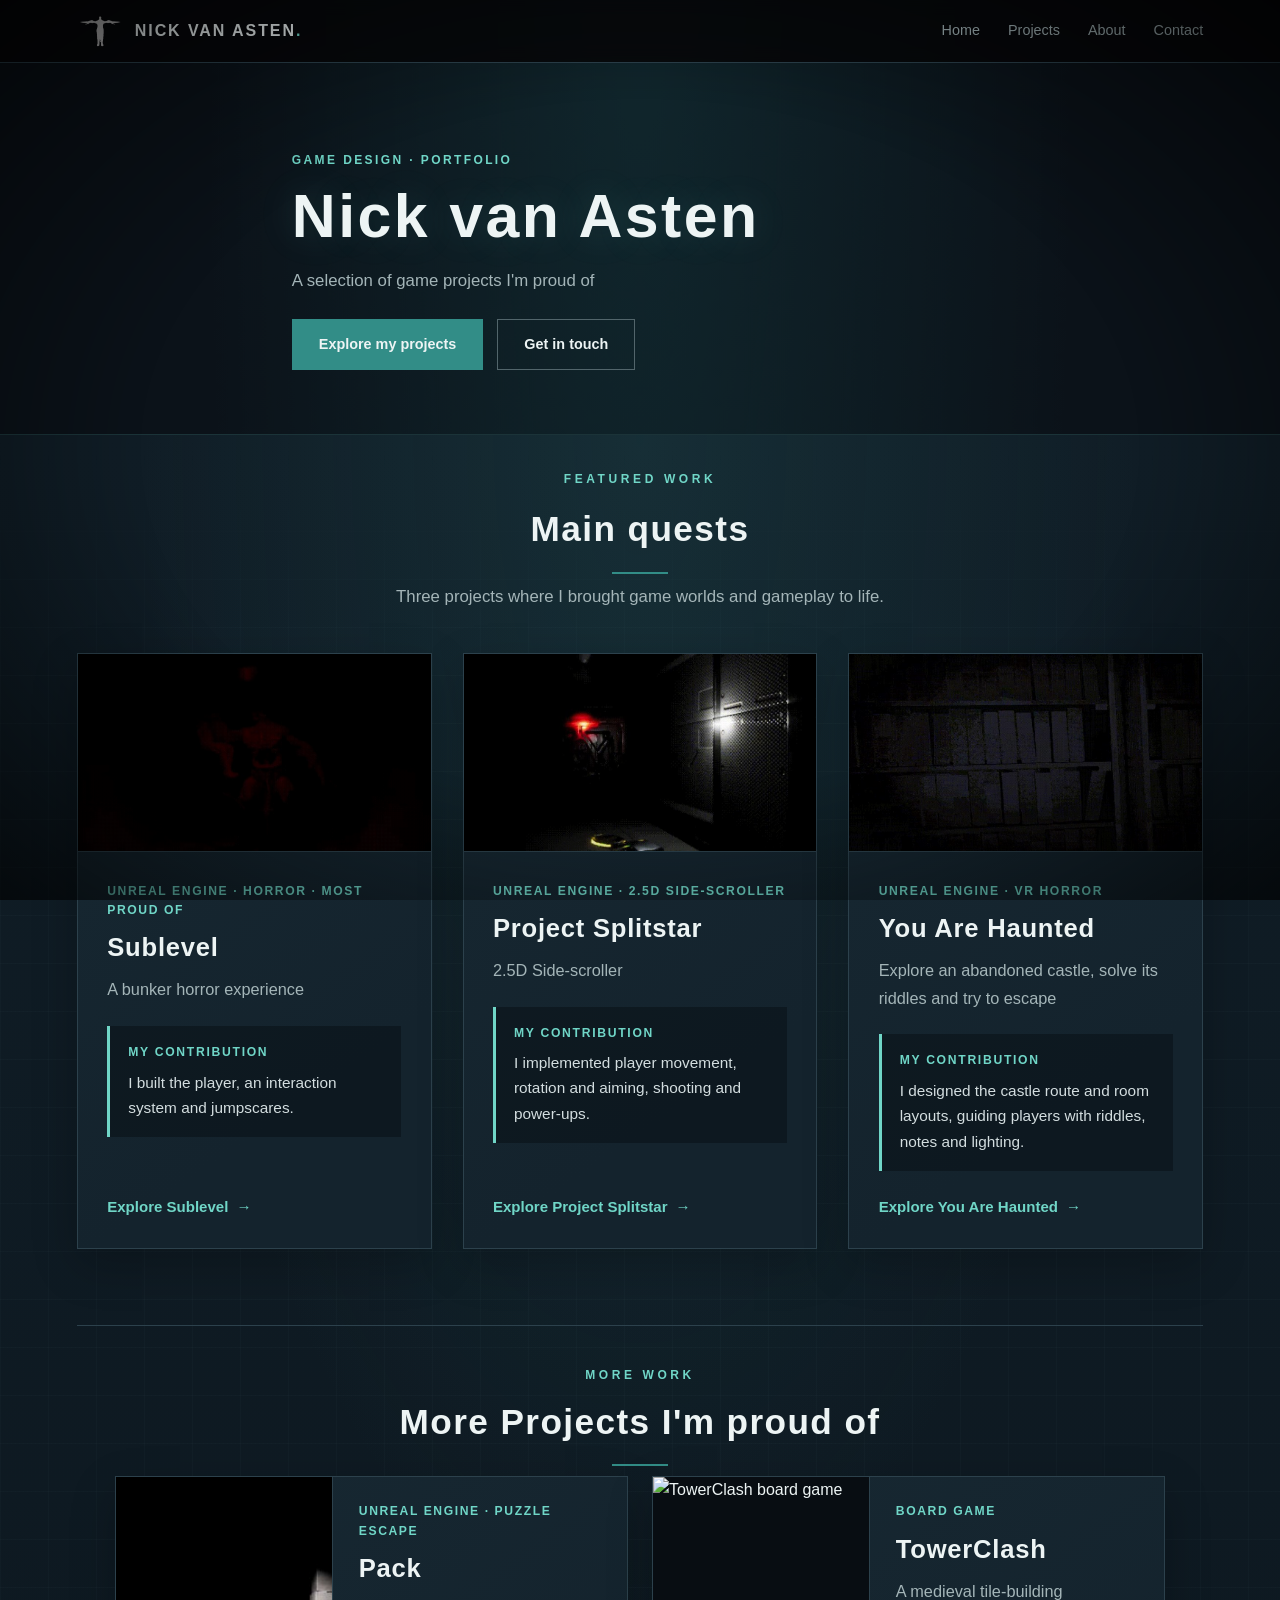
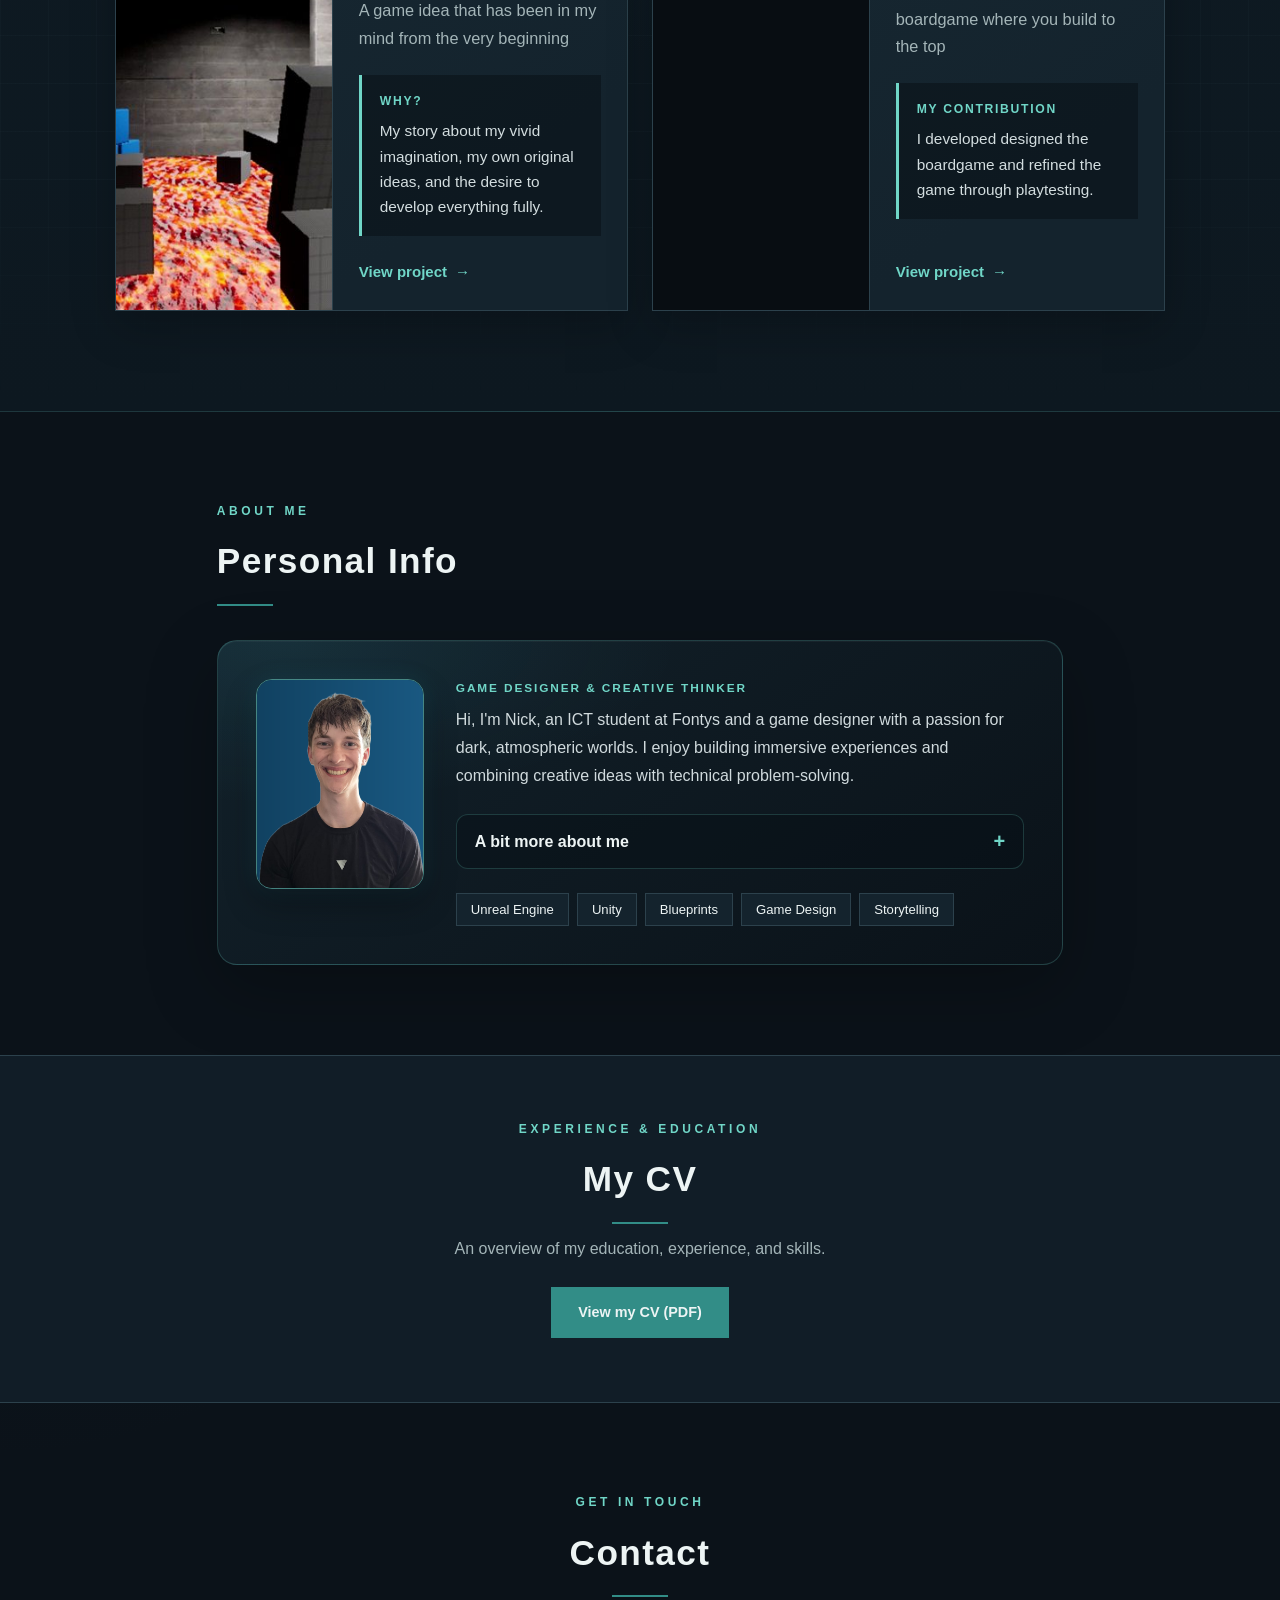
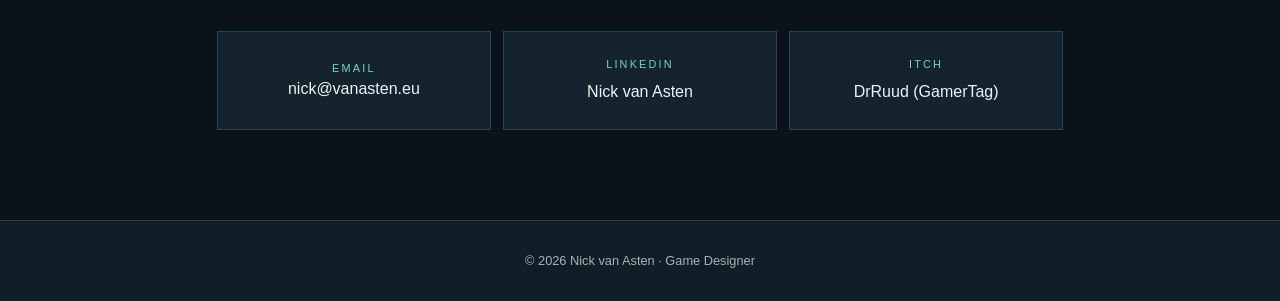
==== index.html @ dd5e1002 "Home" ====
﻿<!DOCTYPE html>
<html lang="en">
<head>
  <meta charset="utf-8">
  <meta name="viewport" content="width=device-width, initial-scale=1, viewport-fit=cover">
  <title>nick | game developer &amp; game designer</title>
  <meta name="description" content="Nick van Asten's portfolio: game development and game design at Fontys ICT.">
  <link rel="icon" type="image/png" href="Images/WebsiteLogo.png">
  <link rel="stylesheet" href="Portfolio.css">
</head>
<body class="portfolio-page">
  <nav>
    <a class="brand" href="#home" aria-label="Nick van Asten - home">
      <img class="brand-logo" src="Images/WebsiteLogo.png" alt="">
      <span class="brand-name">NICK VAN ASTEN<b>.</b></span>
    </a>
    <ul>
      <li><a href="#home">Home</a></li>
      <li><a href="#projects">Projects</a></li>
      <li><a href="#about-card">About</a></li>
      <li><a href="#contact">Contact</a></li>
    </ul>
  </nav>

  <section id="home">
    <div class="wrap">
      <div class="eyebrow">Game Design &middot; Portfolio</div>
      <h1>Nick van Asten</h1>
      <p class="home-intro">A selection of game projects I'm proud of</p>
      <div class="btns">
        <a class="btn primary" href="#projects">Explore my projects</a>
        <a class="btn" href="#contact">Get in touch</a>
      </div>
    </div>
  </section>

  <section id="projects">
    <div class="wrap center">
      <div class="eyebrow">Featured work</div>
      <h2>Main quests</h2>
      <p class="projects-intro">Three projects where I brought game worlds and gameplay to life.</p>
      <div class="featured-grid">
        <a class="featured-project" href="sublevel.html">
          <img src="Images/ProjectPreviews/Sublevel.jpg" data-poster="Images/ProjectPreviews/Sublevel.jpg" data-gif="Gif/BobLevel.gif" alt="Gameplay preview of Sublevel">
          <div class="featured-project-copy">
            <span class="project-kicker">Unreal Engine &middot; Horror &middot; Most Proud Of</span>
            <h3>Sublevel</h3>
            <p>A bunker horror experience</p>
            <div class="project-contribution">
              <span>My contribution</span>
              <p>I built the player, an interaction system and jumpscares.</p>
            </div>
            <span class="project-link">Explore Sublevel <span aria-hidden="true">&rarr;</span></span>
          </div>
        </a>
        <a class="featured-project" href="projectsplitstar.html">
          <img src="Images/ProjectPreviews/Splitstar.jpg" data-poster="Images/ProjectPreviews/Splitstar.jpg" data-gif="Gif/Splitstar.gif" alt="Gameplay preview of Project Splitstar">
          <div class="featured-project-copy">
            <span class="project-kicker">Unreal Engine &middot; 2.5D Side-Scroller</span>
            <h3>Project Splitstar</h3>
            <p>2.5D Side-scroller</p>
            <div class="project-contribution">
              <span>My contribution</span>
              <p>I implemented player movement, rotation and aiming, shooting and power-ups.</p>
            </div>
            <span class="project-link">Explore Project Splitstar <span aria-hidden="true">&rarr;</span></span>
          </div>
        </a>
        <a class="featured-project" href="YouAreHaunted.html">
          <img src="Images/ProjectPreviews/YouAreHaunted.jpg" data-poster="Images/ProjectPreviews/YouAreHaunted.jpg" data-gif="Gif/Yahscare.gif" alt="Gameplay preview of You Are Haunted">
          <div class="featured-project-copy">
            <span class="project-kicker">Unreal Engine &middot; VR Horror</span>
            <h3>You Are Haunted</h3>
            <p>Explore an abandoned castle, solve its riddles and try to escape</p>
            <div class="project-contribution">
              <span>My contribution</span>
              <p>I designed the castle route and room layouts, guiding players with riddles, notes and lighting.</p>
            </div>
            <span class="project-link">Explore You Are Haunted <span aria-hidden="true">&rarr;</span></span>
          </div>
        </a>
      </div>

      <div class="sidequests">
        <div class="eyebrow">More work</div>
        <h2>More Projects I'm proud of</h2>
        <div class="sidequest-grid">
          <a class="sidequest-card" href="pack.html">
            <img src="Images/ProjectPreviews/Pack.jpg" data-poster="Images/ProjectPreviews/Pack.jpg" data-gif="Gif/Packer.gif" alt="Gameplay preview of Pack">
            <div>
              <span class="project-kicker">Unreal Engine &middot; Puzzle Escape</span>
              <h3>Pack</h3>
              <p>A game idea that has been in my mind from the very beginning</p>
              <div class="project-contribution">
                <span>Why?</span>
                <p>My story about my vivid imagination, my own original ideas, and the desire to develop everything fully.</p>
              </div>
              <span class="project-link">View project <span aria-hidden="true">&rarr;</span></span>
            </div>
          </a>
          <a class="sidequest-card" id="towerClashLink" href="towerclash.html">
            <img src="Images/PosterTowerClash.png" alt="TowerClash board game">
            <div>
              <span class="project-kicker">Board game</span>
              <h3>TowerClash</h3>
              <p>A medieval tile-building boardgame where you build to the top</p>
              <div class="project-contribution">
                <span>My contribution</span>
                <p>I developed designed the boardgame and refined the game through playtesting.</p>
              </div>
              <span class="project-link">View project <span aria-hidden="true">&rarr;</span></span>
            </div>
          </a>
        </div>
      </div>
    </div>
  </section>

  <section id="about">
    <div class="wrap">
      <div class="eyebrow">About me</div>
      <h2>Personal Info</h2>
      <div class="about" id="about-card">
        <img class="avatar" src="Images/Nick.png" alt="Portrait of Nick van Asten">
        <div class="about-copy">
          <div class="about-label">Game designer &amp; creative thinker</div>
          <p>
            Hi, I&apos;m Nick, an ICT student at Fontys and a game designer with a passion for
            dark, atmospheric worlds. I enjoy building immersive experiences and combining
            creative ideas with technical problem-solving.
          </p>
          <details class="about-more">
            <summary>A bit more about me</summary>
            <div class="about-more-content">
              <p>
                I have always had a vivid imagination and enjoy turning original ideas into
                ambitious experiences. I have built with LEGO for as long as I can remember,
                often creating things from scratch without instructions and relying on an idea
                in my head to bring them to life.
              </p>
              <figure class="about-progress">
                <img src="Images/InProgress.jpeg" alt="A LEGO project under construction">
                <figcaption>LEGO build in progress</figcaption>
              </figure>
              <p>
                I also designed Fortnite and Minecraft maps for friends and for myself to play.
                These included hide-and-seek and murder-mystery experiences, where I could build
                places and ideas for other people to explore.
              </p>

              <div class="about-video-story">
                <figure class="about-story-image">
                  <img src="Gif/OldNick.gif" alt="Nick enjoying a video game as a child">
                  <figcaption>
                    I have enjoyed making videos and playing games since I was young.
                  </figcaption>
                </figure>
                <div class="about-story-copy">
                  <h3>Video editing and storytelling</h3>
                  <p>
                    I have been making videos and developing ideas for as long as I can remember.
                    During the COVID-19 pandemic, I ran a TikTok account that grew to 4.6K
                    followers. I enjoy shaping an idea into a finished video through editing,
                    pacing and storytelling.
                  </p>
                </div>
              </div>

              <div class="about-stop-motion">
                <h3>LEGO Stop-Motion: A Story Built One Frame at a Time</h3>
                <video controls preload="metadata" playsinline>
                  <source src="Video/LegoStopMotion.mp4" type="video/mp4">
                  Your browser does not support the video element.
                </video>
              </div>

            </div>
          </details>
          <div class="skills">
            <span>Unreal Engine</span>
            <span>Unity</span>
            <span>Blueprints</span>
            <span>Game Design</span>
            <span>Storytelling</span>
          </div>
        </div>
      </div>
    </div>
  </section>

  <section id="cv">
    <div class="wrap center">
      <div class="eyebrow">Experience &amp; education</div>
      <h2>My CV</h2>
      <p>An overview of my education, experience, and skills.</p>
      <a class="btn primary" href="nickvanastencv.pdf" target="_blank" rel="noopener">View my CV (PDF)</a>
    </div>
  </section>

  <section id="contact">
    <div class="wrap center">
      <div class="eyebrow">Get in touch</div>
      <h2>Contact</h2>
      <div class="cards">
        <button class="card copy-email" type="button" aria-label="Copy nick@vanasten.eu to clipboard">
          <small class="copy-status" aria-live="polite">Email</small>
          nick@vanasten.eu
        </button>
        <a
          class="card"
          href="https://www.linkedin.com/in/nick-van-asten-056778326"
          target="_blank"
          rel="noopener"
        >
          <small>LinkedIn</small>
          Nick van Asten
        </a>
        <a class="card" href="https://drruud.itch.io/" target="_blank" rel="noopener">
          <small>Itch</small>
          DrRuud (GamerTag)
        </a>
      </div>
    </div>
  </section>

  <footer>&copy; 2026 Nick van Asten &middot; Game Designer</footer>

  <script>
    const emailButton = document.querySelector(".copy-email");
    emailButton.addEventListener("click", async function () {
      const email = "nick@vanasten.eu";
      const status = emailButton.querySelector(".copy-status");

      try {
        if (navigator.clipboard && window.isSecureContext) {
          await navigator.clipboard.writeText(email);
        } else {
          const textArea = document.createElement("textarea");
          textArea.value = email;
          textArea.setAttribute("readonly", "");
          textArea.style.position = "fixed";
          textArea.style.opacity = "0";
          document.body.appendChild(textArea);
          textArea.select();
          const copied = document.execCommand("copy");
          textArea.remove();
          if (!copied) throw new Error("Clipboard copy command was rejected.");
        }

        status.textContent = "Copied!";
      } catch (error) {
        console.error("Could not copy the email address to the clipboard.", error);
        status.textContent = "Copy failed";
      }
    });

    document.querySelectorAll(".featured-project img[data-gif], .sidequest-card img[data-gif]").forEach((image) => {
      const card = image.closest("a");
      let isPlaying = false;

      function playPreview() {
        if (isPlaying || window.matchMedia("(prefers-reduced-motion: reduce)").matches) return;
        isPlaying = true;
        image.src = image.dataset.gif;
      }

      function stopPreview() {
        if (!isPlaying) return;
        isPlaying = false;
        image.src = image.dataset.poster;
      }

      card.addEventListener("pointerenter", playPreview);
      card.addEventListener("pointerleave", stopPreview);
      card.addEventListener("focus", playPreview);
      card.addEventListener("blur", stopPreview);
    });

    (function () {
      const fx = document.getElementById("goatFx");
      const towerClashLink = document.getElementById("towerClashLink");
      let going = false;

      towerClashLink.addEventListener("click", function (event) {
        if (event.metaKey || event.ctrlKey || event.shiftKey || event.altKey || event.button === 1) return;
        if (window.matchMedia("(prefers-reduced-motion: reduce)").matches || going) return;
        event.preventDefault();
        going = true;
        fx.classList.add("on");
        window.setTimeout(function () { window.location.href = towerClashLink.href; }, 2650);
      });

      window.addEventListener("pageshow", function (event) {
        if (!event.persisted) return;
        going = false;
        fx.classList.remove("on");
      });
    })();
  </script>
</body>
</html>
---- Portfolio.css ----
:root {
  box-sizing: border-box;
  --bg: #07070a;
  --bg2: #0e0e13;
  --card: #14141a;
  --line: #2a2a33;
  --text: #e9e6e1;
  --mute: #9a96a0;
  --red: #a3121b;
  --red2: #d4222d;
  padding-top: env(safe-area-inset-top, 0px);
  padding-bottom: env(safe-area-inset-bottom, 0px);
}

* {
  box-sizing: border-box;
  font-family: Arial, Helvetica, sans-serif !important;
}

html {
  scroll-behavior: smooth;
  scroll-padding-top: 70px;
  background: var(--bg);
}

body {
  margin: 0;
  background: var(--bg);
  color: var(--text);
  font-family: Inter, system-ui, Arial, sans-serif;
  line-height: 1.6;
  background-image:
    radial-gradient(ellipse at 50% 0, #1d0709 0, transparent 55%);
}

body.sublevel-page {
  background-image:
    radial-gradient(ellipse at 50% 0, #1d0709 0, transparent 55%),
    repeating-linear-gradient(90deg, rgba(255, 255, 255, .014) 0 2px, transparent 2px 7px);
}

body::after {
  content: "";
  position: fixed;
  inset: 0;
  pointer-events: none;
  background: radial-gradient(ellipse at center, transparent 55%, rgba(0, 0, 0, .65));
  z-index: 50;
}

a {
  color: inherit;
  text-decoration: none;
}

h1,
h2,
h3 {
  font-family: Cinzel, Georgia, serif;
  font-weight: 700;
  letter-spacing: .04em;
  margin: 0;
}

nav {
  position: sticky;
  top: 0;
  z-index: 20;
  display: flex;
  justify-content: space-between;
  align-items: center;
  padding: 14px 6vw;
  background: rgba(7, 7, 10, .88);
  backdrop-filter: blur(8px);
  border-bottom: 1px solid var(--line);
}

.brand {
  display: inline-flex;
  align-items: center;
  gap: 10px;
  font-family: Cinzel, serif;
  font-weight: 700;
  letter-spacing: .12em;
}

.brand-logo {
  display: block;
  width: 48px;
  height: 34px;
  flex: 0 0 auto;
  object-fit: contain;
}

.brand b {
  color: var(--red2);
}

nav ul {
  display: flex;
  gap: 28px;
  list-style: none;
  margin: 0;
  padding: 0;
  font-size: .9rem;
}

nav li a {
  color: var(--mute);
  transition: .2s;
  padding-bottom: 3px;
  border-bottom: 1px solid transparent;
}

nav li a:hover {
  color: var(--text);
  border-color: var(--red2);
}

.wrap {
  max-width: 1000px;
  margin: 0 auto;
  padding: 0 6vw;
}

section {
  padding: 90px 0;
}

.eyebrow {
  color: var(--red2);
  font-size: .75rem;
  letter-spacing: .3em;
  text-transform: uppercase;
  font-weight: 600;
  margin-bottom: 12px;
}

h2 {
  font-size: clamp(1.6rem, 4vw, 2.2rem);
  margin-bottom: 12px;
}

h2::after {
  content: "";
  display: block;
  width: 56px;
  height: 2px;
  background: var(--red);
  margin-top: 14px;
}

.center {
  text-align: center;
}

.center h2::after {
  margin-inline: auto;
}

#home {
  padding: 120px 0 100px;
  text-align: center;
}

#home h1 {
  font-size: clamp(2.2rem, 7vw, 4.2rem);
  line-height: 1.1;
}

.btns {
  display: flex;
  gap: 14px;
  justify-content: center;
  flex-wrap: wrap;
}

.btn {
  display: inline-block;
  padding: 13px 26px;
  font-size: .9rem;
  font-weight: 600;
  border: 1px solid var(--red);
  transition: .25s;
  cursor: pointer;
  font-family: inherit;
  color: var(--text);
  background: transparent;
}

.btn.primary {
  background: var(--red);
}

.btn:hover {
  background: var(--red2);
  border-color: var(--red2);
}

#projects {
  background: var(--bg2);
  border-block: 1px solid var(--line);
}



.about {
  display: grid;
  grid-template-columns: 168px minmax(0, 1fr);
  gap: 32px;
  align-items: start;
  margin-top: 34px;
  padding: clamp(20px, 4vw, 38px);
  border: 1px solid rgba(112, 214, 199, .22);
  border-radius: 20px;
  background:
    radial-gradient(ellipse at 8% 0, rgba(79, 227, 255, .08), transparent 36%),
    linear-gradient(145deg, rgba(20, 35, 45, .92), rgba(11, 18, 25, .94));
  box-shadow: 0 24px 70px rgba(0, 0, 0, .25), inset 0 1px rgba(255, 255, 255, .04);
}

.avatar {
  position: sticky;
  top: 110px;
  width: 168px;
  height: 210px;
  border-radius: 16px;
  border: 1px solid rgba(112, 214, 199, .55);
  object-fit: cover;
  object-position: center 30%;
  box-shadow: 0 14px 32px rgba(0, 0, 0, .3), 0 0 24px rgba(79, 227, 255, .1);
}

.about-label {
  margin-bottom: 8px;
  color: var(--red2);
  font-size: .74rem;
  font-weight: 700;
  letter-spacing: .16em;
  text-transform: uppercase;
}

.about p {
  color: #d0dadd;
  line-height: 1.75;
  margin: 0 0 16px;
}

.about-more {
  margin: 24px 0;
  border: 1px solid rgba(112, 214, 199, .2);
  border-radius: 12px;
  background: rgba(7, 16, 22, .46);
  overflow: hidden;
}

.about-more summary {
  position: relative;
  padding: 14px 48px 14px 18px;
  color: var(--text);
  cursor: pointer;
  font-weight: 600;
  list-style: none;
}

.about-more summary::-webkit-details-marker {
  display: none;
}

.about-more summary::after {
  content: "+";
  position: absolute;
  right: 18px;
  top: 50%;
  color: var(--red2);
  font-size: 1.25rem;
  transform: translateY(-50%);
}

.about-more[open] summary::after {
  content: "\2212";
}

.about-more summary::marker {
  color: var(--red2);
}

.about-more[open] summary {
  border-bottom: 1px solid rgba(112, 214, 199, .16);
}

.about-more-content {
  padding: clamp(16px, 3vw, 24px);
}

.about-progress {
  width: min(100%, 280px);
  margin: 4px 0 22px;
}

.about-progress img {
  display: block;
  width: 100%;
  max-height: 170px;
  border: 1px solid rgba(112, 214, 199, .24);
  border-radius: 10px;
  object-fit: cover;
}

.about-progress figcaption {
  margin-top: 7px;
  color: var(--mute);
  font-size: .78rem;
}

.about-video-story {
  display: grid;
  grid-template-columns: minmax(160px, .8fr) 1.2fr;
  gap: 24px;
  align-items: center;
  margin: 24px 0;
}

.about-story-image {
  margin: 0;
}

.about-story-image img {
  display: block;
  width: 100%;
  max-height: 240px;
  object-fit: cover;
  border: 1px solid var(--line);
}

.about-story-image figcaption {
  margin-top: 8px;
  color: var(--mute);
  font-size: .82rem;
}

.about-story-copy h3,
.about-stop-motion h3 {
  margin-bottom: 10px;
  font-size: 1.05rem;
}

.about-stop-motion {
  margin-top: 26px;
}

.about-stop-motion video {
  display: block;
  width: 100%;
  max-height: 480px;
  border: 1px solid rgba(112, 214, 199, .24);
  border-radius: 10px;
  background: #000;
}

.skills {
  display: flex;
  flex-wrap: wrap;
  gap: 8px;
}

.skills span {
  background: var(--card);
  border: 1px solid var(--line);
  padding: 5px 14px;
  font-size: .82rem;
}

body.portfolio-page #cv {
  padding: 64px 0;
  background: var(--bg2);
  border-block: 1px solid var(--line);
}

body.portfolio-page #cv p {
  max-width: 480px;
  margin: 10px auto 26px;
  color: var(--mute);
}

.cards {
  display: grid;
  grid-template-columns: repeat(auto-fit, minmax(min(100%, 200px), 1fr));
  gap: 12px;
  margin-top: 34px;
}

.card {
  background: var(--card);
  border: 1px solid var(--line);
  padding: clamp(8px, 2vw, 24px);
  transition: .25s;
  text-align: center;
  overflow-wrap: anywhere;
  color: var(--text);
  font-size: inherit;
  cursor: pointer;
}

.card:hover {
  border-color: var(--red2);
  transform: translateY(-3px);
}

.card small {
  display: block;
  color: var(--red2);
  letter-spacing: .2em;
  text-transform: uppercase;
  font-size: .68rem;
  margin-bottom: 6px;
}

footer {
  text-align: center;
  padding: 30px 6vw;
  color: var(--mute);
  font-size: .8rem;
  border-top: 1px solid var(--line);
}

body.portfolio-page #about {
  background-color: var(--bg);
}

body.portfolio-page footer {
  background-color: var(--bg2);
}

@media (min-width: 900px) {
  body.portfolio-page .cards {
    grid-template-columns: repeat(3, minmax(0, 1fr));
  }
}

@media (max-width: 700px) {
  body.portfolio-page .cards {
    grid-template-columns: minmax(0, 360px);
    gap: 10px;
    justify-content: center;
  }
}

.project-hero {
  padding: 90px 0 56px;
  text-align: center;
}

.project-hero h1 {
  font-size: clamp(2.4rem, 7vw, 4.5rem);
  line-height: 1.1;
}

.project-hero p {
  max-width: 620px;
  margin: 18px auto 0;
  color: var(--mute);
}

.project-page-nav {
  display: flex;
  justify-content: center;
  align-items: center;
  flex-wrap: wrap;
  gap: 8px;
  margin: 0 auto 28px;
}

.project-page-nav a,
.project-page-nav span {
  display: inline-flex;
  align-items: center;
  min-height: 36px;
  padding: 6px 12px;
  border: 1px solid var(--line);
  border-radius: 999px;
  color: var(--mute);
  font-size: .82rem;
  line-height: 1.3;
  transition: color .2s, border-color .2s, background-color .2s;
}

.project-page-nav a:hover,
.project-page-nav a:focus-visible {
  color: var(--text);
  border-color: var(--red2);
  background: var(--card);
}

.project-page-nav span[aria-current="page"] {
  color: var(--text);
  border-color: var(--red2);
  background: var(--card);
}

.project-page-nav .back {
  display: inline-flex;
  margin: 0 8px 0 0;
  color: var(--text);
}

.project-media {
  width: min(900px, 100%);
  margin: 0 auto 56px;
  aspect-ratio: 16 / 9;
  background: #09090c;
  border: 1px solid var(--line);
  display: grid;
  place-items: center;
  overflow: hidden;
}

.project-media img,
.project-media video {
  width: 100%;
  height: 100%;
  object-fit: contain;
}

body.sublevel-page .project-media {
  border-color: var(--red);
  box-shadow: inset 0 0 40px rgba(0, 0, 0, .8);
  position: relative;
}

body.sublevel-page .project-media::after {
  content: "";
  position: absolute;
  inset: 0;
  pointer-events: none;
  background: repeating-linear-gradient(rgba(255, 255, 255, .03) 0 1px, transparent 1px 3px);
}

.project-copy {
  max-width: 760px;
  margin: 0 auto;
}

body.sublevel-page .project-copy p {
  color: #c9c5c0;
}

body.sublevel-page .project-copy h2 {
  margin-bottom: 6px;
}

.project-details {
  display: grid;
  grid-template-columns: repeat(auto-fit, minmax(180px, 1fr));
  gap: 20px;
  margin: 36px 0;
}

.project-details div {
  border-top: 1px solid var(--line);
  padding-top: 14px;
}

.project-details dt {
  color: var(--red2);
  font-size: .72rem;
  letter-spacing: .16em;
  text-transform: uppercase;
}

.project-details dd {
  margin: 5px 0 0;
}

body.sublevel-page .hazard {
  height: 8px;
  background: repeating-linear-gradient(-45deg, #a67c1a 0 14px, #0a0a0a 14px 28px);
  opacity: .5;
}

body.sublevel-page .project-hero .eyebrow {
  font-family: Inter, system-ui, Arial, sans-serif;
  color: #c49a2c;
}

body.sublevel-page .project-hero h1 {
  animation: flicker 7s infinite;
}

@keyframes flicker {
  0%,
  92%,
  100% {
    opacity: 1;
  }

  93% {
    opacity: .55;
  }

  94% {
    opacity: 1;
  }

  96% {
    opacity: .7;
  }

  97% {
    opacity: 1;
  }
}

body.sublevel-page .lead {
  font-size: 1.05rem;
}

body.sublevel-page .project-copy section {
  padding: 0;
}

body.sublevel-page .contrib {
  display: grid;
  grid-template-columns: repeat(auto-fit, minmax(min(100%, 300px), 1fr));
  gap: 20px;
  margin: 30px 0;
}

body.sublevel-page .c-card {
  background: var(--card);
  border: 1px solid var(--line);
  border-top: 2px solid var(--red);
  padding: 24px;
  overflow: hidden;
}

body.sublevel-page .c-card h3 {
  font-size: 1.1rem;
  margin: 6px 0 10px;
}

body.sublevel-page .c-card p {
  margin: 0;
  font-size: .93rem;
}

body.sublevel-page .c-card img {
  width: 100%;
  height: 180px;
  object-fit: cover;
  display: block;
  margin: 0 0 18px;
  border-bottom: 1px solid var(--line);
}

body.sublevel-page .result {
  background: linear-gradient(90deg, #1d0b0d, var(--card));
  border: 1px solid var(--line);
  border-left: 3px solid var(--red2);
  padding: 26px 28px;
  margin-top: 10px;
}

body.sublevel-page .result h3 {
  margin-bottom: 8px;
}

body.sublevel-page .result p {
  margin: 0;
}

body.sublevel-page .back {
  display: inline-block;
  margin-bottom: 26px;
  color: var(--mute);
  font-size: .85rem;
  transition: .2s;
}

body.sublevel-page .back:hover {
  color: var(--text);
}

@media (max-width: 700px) {
  html {
    scroll-padding-top: 100px;
  }

  .about {
    grid-template-columns: 1fr;
    text-align: center;
    justify-items: center;
  }

  .avatar {
    position: static;
    width: 144px;
    height: 180px;
  }

  .about-progress {
    margin-inline: auto;
  }

  .about-more {
    text-align: left;
  }

  .about-video-story {
    grid-template-columns: 1fr;
    gap: 16px;
  }

  .skills {
    justify-content: center;
  }

  nav ul {
    flex-wrap: wrap;
    justify-content: center;
    gap: 8px 14px;
    font-size: .78rem;
  }

  .brand-name {
    display: inline;
    font-size: .82rem;
  }

  nav {
    justify-content: center;
    flex-wrap: wrap;
    gap: 8px 20px;
    padding: 12px 4vw;
  }

  .brand-logo {
    width: 40px;
    height: 30px;
  }

  .wrap {
    padding-inline: 20px;
  }

  section {
    padding: 64px 0;
  }

  .project-hero {
    padding-top: 70px;
  }

  .project-media {
    aspect-ratio: 4 / 3;
  }

  .project-details {
    gap: 14px;
  }.c-card,
.result {
    padding: 20px;
  }

  .end {
    padding: 36px 0 56px;
  }
}

@media (max-width: 420px) {
  nav ul {
    gap: 6px 10px;
    font-size: .72rem;
  }

  .brand-name {
    font-size: .76rem;
  }

  body.portfolio-page #home {
    padding: 64px 0 48px;
  }

  body.portfolio-page #home h1 {
    font-size: clamp(2rem, 9vw, 2.8rem);
  }
}

@media (max-width: 700px) {
  body.portfolio-page #home .btns {
    justify-content: center;
  }

  body.portfolio-page #home .btns .btn.primary {
    flex: 1 1 100%;
    max-width: 280px;
    text-align: center;
  }
}

@media (prefers-reduced-motion: reduce) {
  * {
    animation: none !important;
    scroll-behavior: auto !important;
  }
}

body.portfolio-page {
  --bg: #0b1219;
  --bg2: #111d27;
  --card: #14232d;
  --line: #2c414c;
  --text: #edf4f4;
  --mute: #a4b5b8;
  --red: #328d87;
  --red2: #70d6c7;
  background-color: var(--bg);
  background-image:
    radial-gradient(ellipse at 50% 0, rgba(37, 117, 121, .2), transparent 48%),
    radial-gradient(ellipse at 0 55%, rgba(33, 73, 108, .13), transparent 42%);
}

body.portfolio-page #home {
  padding: 88px 0 64px;
  text-align: left;
}

body.portfolio-page #home .wrap {
  max-width: 850px;
}

body.portfolio-page #home .eyebrow {
  color: var(--red2);
  letter-spacing: .2em;
}

body.portfolio-page #home h1 {
  max-width: 850px;
  font-size: clamp(2.1rem, 5.4vw, 3.8rem);
  line-height: 1.12;
  text-shadow: 0 0 38px rgba(112, 214, 199, .16);
}

body.portfolio-page #home .home-intro {
  max-width: 600px;
  margin: 18px 0 24px;
  color: var(--mute);
  font-size: 1.05rem;
}

body.portfolio-page #home .btns {
  justify-content: flex-start;
}

body.portfolio-page #home .btn:not(.primary) {
  border-color: #52656b;
}

body.portfolio-page #projects {
  position: relative;
  isolation: isolate;
  overflow: hidden;
  background:
    radial-gradient(ellipse at 50% 0, rgba(44, 107, 111, .22), transparent 55%),
    linear-gradient(180deg, #101d26 0%, #0d1820 100%);
  border-block: 1px solid rgba(112, 214, 199, .14);
  padding: 35px 0 100px;
}

body.portfolio-page #projects::before {
  content: "";
  position: absolute;
  inset: 0;
  z-index: -1;
  pointer-events: none;
  background-image:
    linear-gradient(rgba(174, 218, 218, .025) 1px, transparent 1px),
    linear-gradient(90deg, rgba(174, 218, 218, .025) 1px, transparent 1px);
  background-size: 48px 48px;
  mask-image: linear-gradient(to bottom, transparent, #000 16%, #000 84%, transparent);
}

body.portfolio-page #projects h2 {
  margin-bottom: 10px;
}

body.portfolio-page .projects-intro {
  color: var(--mute);
  margin: 0 auto 28px;
  font-size: 1.05rem;
}

body.portfolio-page #projects > .wrap {
  max-width: 1320px;
}

body.portfolio-page .featured-grid {
  display: grid;
  grid-template-columns: repeat(3, minmax(0, 1fr));
  gap: clamp(20px, 2.4vw, 32px);
  margin-top: 42px;
  text-align: left;
}

body.portfolio-page .featured-project,
body.portfolio-page .sidequest-card {
  display: flex;
  flex-direction: column;
  min-width: 0;
  overflow: hidden;
  color: var(--text);
  background: linear-gradient(145deg, #172832, var(--card) 72%);
  border: 1px solid var(--line);
  box-shadow: 0 16px 42px rgba(0, 0, 0, .22);
  transition: transform .25s, border-color .25s, box-shadow .25s;
}

body.portfolio-page .featured-project:hover,
body.portfolio-page .featured-project:focus-visible,
body.portfolio-page .sidequest-card:hover,
body.portfolio-page .sidequest-card:focus-visible {
  transform: translateY(-5px);
  border-color: var(--red2);
  box-shadow: 0 14px 36px rgba(0, 0, 0, .28), 0 0 22px rgba(112, 214, 199, .08);
}

body.portfolio-page .featured-project:focus-visible,
body.portfolio-page .sidequest-card:focus-visible {
  outline: 2px solid var(--red2);
  outline-offset: 3px;
}

body.portfolio-page .featured-project > img {
  display: block;
  width: 100%;
  aspect-ratio: 16 / 9;
  object-fit: cover;
  background: #080d12;
  border-bottom: 1px solid var(--line);
  transition: transform .45s;
}

body.portfolio-page .featured-project:hover > img {
  transform: scale(1.035);
}

body.portfolio-page .featured-project-copy {
  display: flex;
  flex: 1;
  min-height: 390px;
  flex-direction: column;
  align-items: flex-start;
  padding: clamp(22px, 2.3vw, 32px);
}

body.portfolio-page .project-kicker {
  color: var(--red2);
  font-size: .76rem;
  font-weight: 600;
  letter-spacing: .13em;
  line-height: 1.6;
  text-transform: uppercase;
}

body.portfolio-page .featured-project h3,
body.portfolio-page .sidequest-card h3 {
  margin: 12px 0;
  font-family: Cinzel, Georgia, serif;
  font-size: clamp(1.45rem, 2vw, 1.8rem);
  letter-spacing: .03em;
  line-height: 1.25;
}

body.portfolio-page .featured-project p,
body.portfolio-page .sidequest-card p {
  margin: 0 0 20px;
  color: var(--mute);
  font-size: 1.02rem;
  line-height: 1.7;
}

body.portfolio-page .project-contribution {
  width: 100%;
  margin: 2px 0 24px;
  padding: 17px 18px;
  background: rgba(5, 12, 16, .45);
  border-left: 3px solid var(--red2);
}

body.portfolio-page .project-contribution > span {
  display: block;
  margin-bottom: 7px;
  color: var(--red2);
  font-size: .76rem;
  font-weight: 700;
  letter-spacing: .14em;
  text-transform: uppercase;
}

body.portfolio-page .featured-project .project-contribution p,
body.portfolio-page .sidequest-card .project-contribution p {
  margin: 0;
  color: #d3dddf;
  font-size: .96rem;
  line-height: 1.65;
}

body.portfolio-page .project-link {
  display: inline-flex;
  gap: 8px;
  align-items: center;
  margin-top: auto;
  color: var(--red2);
  font-size: .94rem;
  font-weight: 600;
}

body.portfolio-page .project-link span {
  transition: transform .2s;
}

body.portfolio-page .featured-project:hover .project-link span,
body.portfolio-page .sidequest-card:hover .project-link span {
  transform: translateX(4px);
}

body.portfolio-page .sidequests {
  margin-top: 76px;
  padding-top: 40px;
  border-top: 1px solid var(--line);
}

body.portfolio-page .sidequests > .eyebrow {
  margin-bottom: 8px;
}

body.portfolio-page .sidequests h2 {
  margin-bottom: 24px;
}

body.portfolio-page .sidequest-grid {
  display: grid;
  grid-template-columns: repeat(2, minmax(0, 1fr));
  gap: 24px;
  max-width: 1050px;
  margin: 0 auto;
  text-align: left;
}

body.portfolio-page .sidequest-card {
  display: grid;
  grid-template-columns: minmax(150px, .85fr) 1.15fr;
  align-items: stretch;
}

body.portfolio-page .sidequest-card > img {
  display: block;
  width: 100%;
  height: 100%;
  min-height: 310px;
  object-fit: cover;
  background: #080d12;
  border-right: 1px solid var(--line);
}

body.portfolio-page .sidequest-card[href="towerclash.html"] > img {
  object-fit: contain;
}

body.portfolio-page .sidequest-card > div {
  display: flex;
  flex-direction: column;
  align-items: flex-start;
  padding: clamp(20px, 2vw, 28px);
}

@media (max-width: 1050px) {
  body.portfolio-page .featured-grid {
    grid-template-columns: repeat(2, minmax(0, 1fr));
  }
}

@media (max-width: 700px) {
  body.portfolio-page .featured-grid,
  body.portfolio-page .sidequest-grid {
    grid-template-columns: 1fr;
  }

  body.portfolio-page .featured-grid {
    max-width: 520px;
    margin-inline: auto;
  }

  body.portfolio-page .sidequest-grid {
    max-width: 520px;
  }

  body.portfolio-page .featured-project-copy {
    min-height: 0;
  }

  body.portfolio-page .sidequest-card {
    grid-template-columns: minmax(140px, .8fr) 1.2fr;
  }

  body.portfolio-page .sidequest-card > img {
    min-height: 0;
    aspect-ratio: 4 / 3;
  }

  body.portfolio-page .sidequests {
    margin-top: 56px;
    padding-top: 32px;
  }
}

@media (max-width: 520px) {
  body.portfolio-page .sidequest-card {
    display: flex;
  }

  body.portfolio-page .sidequest-card > img {
    width: 100%;
    height: auto;
    min-height: 0;
    aspect-ratio: 16 / 10;
    border-right: 0;
    border-bottom: 1px solid var(--line);
  }

  body.portfolio-page .featured-project-copy {
    padding: 22px;
  }

  body.portfolio-page .sidequest-card > div {
    padding: 22px;
  }

  body.portfolio-page .project-contribution {
    padding: 15px 16px;
  }
}







@media (max-width: 700px) {
  body.portfolio-page #home {
    padding: 76px 0 48px;
  }
}

body.splitstar-page {
  --bg: #050814;
  --bg2: #0a1024;
  --card: #0c1330;
  --line: #1d2b57;
  --text: #e6ecff;
  --mute: #8d9bc4;
  --red: #1c9bb8;
  --red2: #4fe3ff;
  --coral: #ff6a4d;
  --cyan: #4fe3ff;
  background: transparent;
  background-image: none;
  font-family: Inter, system-ui, Arial, sans-serif;
}
html:has(body.splitstar-page) {
  background: #050814;
}

body.splitstar-page::before {
  content: "";
  position: fixed;
  inset: -340px 0 0 0;
  z-index: -1;
  pointer-events: none;
  background:
    radial-gradient(1.5px 1.5px at 20px 30px, #fff, transparent),
    radial-gradient(1px 1px at 120px 90px, #bfe9ff, transparent),
    radial-gradient(1.5px 1.5px at 250px 200px, #fff, transparent),
    radial-gradient(1px 1px at 60px 260px, #ffd9cf, transparent),
    radial-gradient(1px 1px at 300px 40px, #fff, transparent),
    radial-gradient(ellipse at 15% 20%, rgba(79, 227, 255, .10), transparent 45%),
    radial-gradient(ellipse at 85% 55%, rgba(255, 106, 77, .08), transparent 45%);
  background-size: 340px 340px, 170px 170px, 340px 340px, 340px 340px, 170px 170px, 100% 100%, 100% 100%;
  animation: star-drift 70s linear infinite;
}
@keyframes star-drift { to { transform: translateY(340px); } }

body.splitstar-page::after {
  background: radial-gradient(ellipse at center, transparent 60%, rgba(0, 0, 8, .55));
}

body.splitstar-page h1,
body.splitstar-page h2,
body.splitstar-page h3 {
  letter-spacing: .02em;
}
body.splitstar-page nav {
  background: rgba(5, 8, 20, .88);
}

body.splitstar-page .eyebrow {
  letter-spacing: .12em;
  text-transform: none;
  font-weight: 500;
  font-size: .85rem;
}

body.splitstar-page h2::after {
  background: linear-gradient(90deg, var(--cyan) 0 50%, var(--coral) 50% 100%);
  width: 64px;
}

body.splitstar-page .btn {
  border-color: var(--cyan);
  color: var(--cyan);
}

body.splitstar-page .btn.primary {
  background: transparent;
}

body.splitstar-page .btn:hover {
  background: var(--cyan);
  color: #04101a;
  box-shadow: 0 0 24px rgba(79, 227, 255, .35);
}

body.splitstar-page .starline {
  height: 3px;
  background: linear-gradient(90deg, var(--cyan) 0 50%, var(--coral) 50% 100%);
  opacity: .6;
}

body.splitstar-page .project-hero h1 {
  font-size: clamp(3.2rem, 13vw, 8.5rem);
  line-height: 1;
  letter-spacing: .06em;
  background: linear-gradient(100deg, var(--cyan) 0 50%, var(--coral) 50% 100%);
  -webkit-background-clip: text;
  background-clip: text;
  color: transparent;
  filter: drop-shadow(0 0 28px rgba(79, 227, 255, .25));
}
body.splitstar-page .project-hero .eyebrow {
  color: var(--coral);
}

body.splitstar-page .back {
  display: inline-block;
  margin-bottom: 26px;
  color: var(--mute);
  font-size: .85rem;
  transition: .2s;
}

body.splitstar-page .back:hover {
  color: var(--text);
}

body.splitstar-page .project-media {
  border-color: var(--line);
  box-shadow: 0 0 60px rgba(79, 227, 255, .12), inset 0 0 40px rgba(0, 0, 0, .8);
  position: relative;
}

body.splitstar-page .project-media::after {
  content: "";
  position: absolute;
  inset: 10px;
  pointer-events: none;
  background:
    linear-gradient(var(--cyan), var(--cyan)) top left / 22px 2px no-repeat,
    linear-gradient(var(--cyan), var(--cyan)) top left / 2px 22px no-repeat,
    linear-gradient(var(--coral), var(--coral)) top right / 22px 2px no-repeat,
    linear-gradient(var(--coral), var(--coral)) top right / 2px 22px no-repeat,
    linear-gradient(var(--cyan), var(--cyan)) bottom left / 22px 2px no-repeat,
    linear-gradient(var(--cyan), var(--cyan)) bottom left / 2px 22px no-repeat,
    linear-gradient(var(--coral), var(--coral)) bottom right / 22px 2px no-repeat,
    linear-gradient(var(--coral), var(--coral)) bottom right / 2px 22px no-repeat;
}

body.splitstar-page .project-copy p {
  color: #c3cbe6;
}

body.splitstar-page .project-copy h2 {
  margin-bottom: 6px;
}

body.splitstar-page .project-copy section {
  padding: 0;
}

body.splitstar-page .project-details dt {
  color: var(--cyan);
  letter-spacing: .08em;
  text-transform: none;
  font-size: .8rem;
}

body.splitstar-page .lead {
  font-size: 1.05rem;
}

body.splitstar-page .contrib {
  display: grid;
  grid-template-columns: repeat(auto-fit, minmax(min(100%, 300px), 1fr));
  gap: 20px;
  margin: 30px 0;
}
body.splitstar-page .c-card {
  background: var(--card);
  border: 1px solid var(--line);
  border-left: 3px solid var(--cyan);
  padding: 24px;
}
body.splitstar-page .c-card:nth-child(even) {
  border-left-color: var(--coral);
}

body.splitstar-page .c-card h3 {
  font-size: 1.1rem;
  margin: 0 0 10px;
}

body.splitstar-page .c-card p {
  margin: 0;
  font-size: .93rem;
}

body.splitstar-page .c-card.wide {
  grid-column: 1 / -1;
}

body.splitstar-page .result {
  background: linear-gradient(90deg, #0a1a2a, var(--card));
  border: 1px solid var(--line);
  border-left: 3px solid var(--cyan);
  padding: 26px 28px;
  margin-top: 64px;
}
body.splitstar-page .result h3 {
  margin-bottom: 8px;
}

body.splitstar-page .result p {
  margin: 0 0 10px;
}

body.splitstar-page .result p:last-child {
  margin: 0;
}

body.splitstar-page a:focus-visible {
  outline: 2px solid var(--cyan);
  outline-offset: 3px;
}

@media (max-width: 700px) {
  body.splitstar-page .project-hero {
    padding-top: 70px;
  }
}
@media (prefers-reduced-motion: reduce) {
  body.splitstar-page::before {
    animation: none;
  }
}

.end {
  text-align: center;
  padding: 50px 0 80px;
}

body.tower-page {
  --bg: #0e1017;
  --bg2: #151823;
  --card: #1b1f2c;
  --line: #363b4d;
  --text: #ece6d6;
  --mute: #a29f94;
  --red: #8c6a22;
  --red2: #e0b95a;
  background-image:
    radial-gradient(ellipse at 50% 0, #2a2412 0, transparent 55%),
    repeating-linear-gradient(0deg, rgba(255, 255, 255, .02) 0 1px, transparent 1px 46px),
    repeating-linear-gradient(90deg, rgba(255, 255, 255, .02) 0 1px, transparent 1px 92px);
}

body.tower-page .project-hero h1 {
  text-shadow: 0 0 40px rgba(224, 185, 90, .35);
}

body.tower-page .project-hero .eyebrow {
  color: var(--red2);
}

body.tower-page .project-copy,
body.tower-page .project-hero,
body.tower-page .project-media,
body.tower-page .end {
  position: relative;
  z-index: 2;
}

body.tower-page .project-copy p {
  color: #d2ccbc;
}

body.tower-page .project-copy h2 {
  margin-bottom: 6px;
}

body.tower-page .project-copy h2 + .lead,
body.tower-page .project-copy h2 + p {
  margin-top: 18px;
}

.battlements {
  height: 14px;
  background:
    linear-gradient(90deg, #2b2f3f 0 16px, transparent 16px 32px) 0 0 / 32px 14px repeat-x,
    linear-gradient(#2b2f3f, #2b2f3f) 0 100% / 100% 4px no-repeat;
  opacity: .9;
}

body.tower-page .project-media {
  box-shadow: 0 0 60px rgba(224, 185, 90, .14);
  border-color: var(--red);
}

body.tower-page .gallery,
body.pack-page .gallery,
body.vr-page .gallery {
  display: grid;
  grid-template-columns: repeat(auto-fit, minmax(min(100%, 260px), 1fr));
  gap: 16px;
  margin: 26px 0;
}

body.tower-page .gallery figure,
body.pack-page .gallery figure,
body.vr-page .gallery figure {
  margin: 0;
  background: var(--card);
  border: 1px solid var(--line);
}

body.tower-page .gallery figure,
body.pack-page .gallery figure {
  border-top: 2px solid var(--red2);
}

body.tower-page .gallery img,
body.pack-page .gallery img,
body.vr-page .gallery img {
  display: block;
  width: 100%;
  object-fit: cover;
}

body.tower-page .gallery img {
  aspect-ratio: 4 / 3;
  background: #0a0b10;
}

body.pack-page .gallery img {
  aspect-ratio: 16 / 10;
  background: #07040b;
}

body.vr-page .gallery img {
  aspect-ratio: 16 / 10;
  background: #0c0b09;
  object-fit: contain;
}

body.tower-page .gallery figcaption,
body.pack-page .gallery figcaption,
body.vr-page .gallery figcaption {
  padding: 10px 14px;
  font-size: .82rem;
  color: var(--mute);
}

body.tower-page .contrib,
body.pack-page .contrib,
body.vr-page .contrib {
  display: grid;
  grid-template-columns: repeat(auto-fit, minmax(min(100%, 300px), 1fr));
  gap: 20px;
  margin: 30px 0;
}

body.tower-page .c-card,
body.pack-page .c-card,
body.vr-page .c-card {
  background: var(--card);
  border: 1px solid var(--line);
  border-top: 2px solid var(--red2);
  padding: 24px;
}

body.tower-page .c-card h3,
body.pack-page .c-card h3,
body.vr-page .c-card h3 {
  font-size: 1.1rem;
  margin-bottom: 10px;
}

body.tower-page .c-card p,
body.pack-page .c-card p,
body.vr-page .c-card p {
  margin: 0;
  font-size: .93rem;
}

body.tower-page .result,
body.pack-page .result,
body.vr-page .result {
  border: 1px solid var(--line);
  border-left: 3px solid var(--red2);
  padding: 26px 28px;
  margin-top: 10px;
}

body.tower-page .result {
  background: linear-gradient(90deg, #2a2412, var(--card));
}

body.pack-page .result {
  background: linear-gradient(90deg, #2a1240, var(--card));
}

body.vr-page .result {
  background: linear-gradient(90deg, #21190f, var(--card));
}

body.tower-page .result h3,
body.pack-page .result h3,
body.vr-page .result h3 {
  margin-bottom: 8px;
}

body.tower-page .result p,
body.pack-page .result p,
body.vr-page .result p {
  margin: 0;
}

body.pack-page {
  --bg: #0b0711;
  --bg2: #130b1c;
  --card: #191022;
  --line: #392650;
  --text: #f0e8f7;
  --mute: #a998ba;
  --red: #7a2bb5;
  --red2: #c77dff;
  background-image:
    radial-gradient(ellipse at 50% 0, #34115a 0, transparent 55%),
    repeating-linear-gradient(0deg, rgba(199, 125, 255, .03) 0 1px, transparent 1px 120px),
    repeating-linear-gradient(90deg, rgba(199, 125, 255, .03) 0 1px, transparent 1px 240px);
}

body.pack-page .project-hero h1 {
  text-shadow: 0 0 40px rgba(199, 125, 255, .55);
}

body.pack-page .project-hero .eyebrow {
  color: var(--red2);
}

body.pack-page .project-copy p {
  color: #d8cbe6;
}

body.pack-page .project-copy h2 {
  margin-bottom: 6px;
}

body.pack-page .project-media {
  border-color: var(--red2);
  box-shadow: 0 0 60px rgba(199, 125, 255, .22);
}

.plate {
  height: 14px;
  background:
    radial-gradient(circle 3px at 12px 7px, #6a5483 98%, transparent) 0 0 / 48px 14px repeat-x,
    #1a1226;
  border-block: 1px solid var(--line);
}

body.pack-page .project-hero {
  position: relative;
  overflow: hidden;
}

body.pack-page .project-hero .wrap {
  position: relative;
}



body.vr-page {
  --bg: #090807;
  --bg2: #11100e;
  --card: #191714;
  --line: #393329;
  --text: #e8e0d1;
  --mute: #a69a84;
  --red: #806334;
  --red2: #c6a15b;
  background-image:
    radial-gradient(ellipse at 50% 0, rgba(117, 83, 37, .18) 0, transparent 55%),
    radial-gradient(ellipse at 15% 90%, rgba(105, 78, 42, .07), transparent 50%);
}

body.vr-page .project-hero,
body.vr-page .project-media,
body.vr-page .project-copy,
body.vr-page .end {
  position: relative;
  z-index: 2;
}

body.vr-page .project-hero h1 {
  text-shadow: 0 0 30px rgba(198, 161, 91, .2);
}

body.vr-page .project-hero .eyebrow {
  color: var(--red2);
}

body.vr-page .project-copy p {
  color: #d0c6b3;
}

body.vr-page .project-copy h2 {
  margin-bottom: 6px;
}

body.vr-page .project-copy h2 + p {
  margin-top: 18px;
}

body.vr-page .project-media {
  width: min(420px, 100%);
  aspect-ratio: 9 / 16;
  border-color: var(--red);
  box-shadow: 0 0 60px rgba(198, 161, 91, .1);
}



body:not(.portfolio-page) img:not(.brand-logo) {
  cursor: zoom-in;
}

body:not(.portfolio-page) img:not(.brand-logo):focus-visible {
  outline: 3px solid var(--red2);
  outline-offset: 4px;
}

dialog.image-lightbox {
  position: fixed;
  inset: 0;
  width: min(94vw, 1400px);
  max-width: none;
  max-height: 94vh;
  margin: auto;
  padding: 3.5rem 1rem 1rem;
  overflow: visible;
  color: var(--text);
  background: rgba(7, 7, 10, .97);
  border: 1px solid var(--line);
  border-radius: 12px;
  box-shadow: 0 20px 80px rgba(0, 0, 0, .7);
}

dialog.image-lightbox::backdrop {
  background: rgba(0, 0, 0, .82);
  backdrop-filter: blur(5px);
}

.image-lightbox img {
  display: block;
  width: auto;
  height: auto;
  max-width: 100%;
  max-height: calc(94vh - 5rem);
  margin: 0 auto;
  object-fit: contain;
}

.image-lightbox-close {
  position: absolute;
  top: .5rem;
  right: .75rem;
  display: grid;
  width: 2.5rem;
  height: 2.5rem;
  place-items: center;
  color: var(--text);
  background: var(--card);
  border: 1px solid var(--line);
  border-radius: 50%;
  font-size: 1.5rem;
  cursor: pointer;
}

.image-lightbox-close:hover,
.image-lightbox-close:focus-visible {
  color: white;
  background: var(--red);
}

.project-page-nav .back,
body.sublevel-page .project-page-nav .back,
body.splitstar-page .project-page-nav .back {
  display: inline-flex;
  margin: 0 8px 0 0;
  color: var(--text);
}









    body.pack-page { display: flex; flex-direction: column; min-height: 100vh; min-height: 100svh; }
    body.pack-page > * { width: 100%; }
    body.pack-page > footer { margin-top: auto; }
    body.pack-page { --gold: #c49a2c; --soft: #d8cbe6; }


    body.pack-page .sl-hero { position: relative; display: grid; place-items: center; min-height: clamp(460px, calc(100svh - 70px), 860px); padding: 40px 6vw; overflow: hidden; isolation: isolate; border-bottom: 1px solid var(--line); }
    body.pack-page .sl-hero-video { position: absolute; inset: 0; z-index: -2; width: 100%; height: 100%; object-fit: cover; }
    body.pack-page .sl-hero::before { content: ""; position: absolute; inset: 0; z-index: -1; background: linear-gradient(180deg, rgba(11, 7, 17, .6), rgba(11, 7, 17, .3) 45%, rgba(11, 7, 17, .92)); }
    body.pack-page .sl-hero h1 { font-size: clamp(3.2rem, 13vw, 8.5rem); line-height: 1; text-transform: uppercase; letter-spacing: .08em; }
    body.pack-page .sl-hero p { color: #e8def2; text-shadow: 0 2px 14px #000; }
    body.pack-page .sl-hero-btns { margin-top: 30px; }
    body.pack-page .sl-hero .btn:not(.primary) { background: rgba(0, 0, 0, .45); }
    body.pack-page .sl-hero .project-page-nav a, body.pack-page .sl-hero .project-page-nav span { background: rgba(11, 7, 17, .6); }


    body.pack-page .overview { max-width: 760px; margin: clamp(56px, 9vw, 110px) auto clamp(56px, 7vw, 88px); padding: 0 6vw; text-align: left; }
    body.pack-page .overview .project-details { margin: 28px 0 0; grid-template-columns: repeat(auto-fit, minmax(130px, 1fr)); }
    body.pack-page .overview p { color: var(--soft); }
    body.pack-page .eyebrow { color: var(--red2); }


    body.pack-page .chapter { width: 100%; padding: 64px 0; border-top: 1px solid var(--line); }
    body.pack-page .chapter.alt { background: var(--bg2); border-bottom: 1px solid var(--line); }
    body.pack-page .chapter-head, body.pack-page .entry { max-width: 1400px; margin: 0 auto; padding: 0 clamp(20px, 4vw, 48px); }
    body.pack-page .chapter-head { margin-bottom: 40px; }
    body.pack-page .chapter-head p { max-width: 720px; margin: 14px 0 0; color: var(--soft); }
    body.pack-page .entry { display: grid; grid-template-columns: minmax(0, 1.7fr) minmax(0, 1fr); gap: clamp(24px, 4vw, 56px); align-items: center; margin-bottom: clamp(40px, 6vw, 72px); }
    body.pack-page .entry:last-child { margin-bottom: 0; }
    body.pack-page .entry-text h3 { font-size: 1.3rem; margin-bottom: 10px; }
    body.pack-page .entry-text p { margin: 0 0 12px; color: var(--soft); }
    body.pack-page .entry-text p:last-child { margin-bottom: 0; }
    body.pack-page .entry.solo { grid-template-columns: minmax(0, 1fr); max-width: 900px; }
    body.pack-page .chapter.alt .entry:not(.solo) { grid-template-columns: minmax(0, 1fr) minmax(0, 1.7fr); }
    body.pack-page .chapter.alt .entry:not(.solo) .clip { order: 2; }

    body.pack-page .clip { position: relative; aspect-ratio: 16 / 9; margin: 0; background: #000; border: 1px solid var(--line); overflow: hidden; }
    body.pack-page .clip video, body.pack-page .clip > img { display: block; width: 100%; height: 100%; object-fit: cover; }
    body.pack-page .sound-toggle { position: absolute; left: 10px; bottom: 10px; z-index: 3; min-height: 40px; padding: 8px 14px; background: rgba(0, 0, 0, .75); color: var(--text); border: 1px solid var(--line); font: 600 .74rem Arial, sans-serif; letter-spacing: .08em; text-transform: uppercase; cursor: pointer; transition: .2s; }
    body.pack-page .sound-toggle:hover, body.pack-page .sound-toggle:focus-visible { border-color: var(--red2); outline: 0; }
    body.pack-page .sound-toggle[aria-pressed="true"] { background: var(--red); border-color: var(--red2); }


    body.pack-page .traits { display: grid; grid-template-columns: repeat(auto-fit, minmax(min(100%, 260px), 1fr)); gap: 16px; max-width: 1400px; margin: 0 auto; padding: 0 clamp(20px, 4vw, 48px); }
    body.pack-page .trait { padding: 22px; background: var(--card); border: 1px solid var(--line); border-top: 2px solid var(--gold); }
    body.pack-page .trait h3 { color: var(--gold); font-size: 1.05rem; margin-bottom: 8px; }
    body.pack-page .trait p { margin: 0; color: var(--soft); font-size: .93rem; }


    body.pack-page nav.side-nav { position: fixed; top: 50%; left: 8px; right: auto; bottom: auto; z-index: 100; display: flex; flex-direction: column; align-items: center; justify-content: center; gap: 8px; width: 42px; height: auto; margin: 0; padding: 0; background: transparent; border: 0; box-shadow: none; opacity: 0; pointer-events: none; transform: translate(-8px, -50%); transition: opacity .25s ease, transform .25s ease; }
    body.pack-page nav.side-nav.show { opacity: 1; pointer-events: auto; transform: translate(0, -50%); }
    body.pack-page nav.side-nav a { position: relative; display: grid; flex: 0 0 36px; place-items: center; width: 36px; height: 36px; margin: 0; padding: 0; border: 1px solid transparent; color: var(--mute); font-size: .72rem; font-weight: 700; letter-spacing: .08em; transition: color .2s, border-color .2s; }
    body.pack-page nav.side-nav a:hover, body.pack-page nav.side-nav a:focus-visible, body.pack-page nav.side-nav a.active { color: var(--red2); border-color: var(--red2); outline: 0; }
    body.pack-page nav.side-nav a span { position: absolute; top: 50%; left: calc(100% + 10px); width: max-content; max-width: 220px; padding: 5px 9px; background: var(--bg2); border: 1px solid var(--line); color: var(--text); font-size: .72rem; font-weight: 600; letter-spacing: .08em; text-transform: uppercase; white-space: nowrap; opacity: 0; pointer-events: none; transform: translateY(-50%); transition: opacity .2s ease; }
    body.pack-page nav.side-nav a:hover span, body.pack-page nav.side-nav a:focus-visible span { opacity: 1; }


    body.pack-page .chapter.iteration { padding: 64px 0 40px; }
    body.pack-page .iteration .chapter-head p.lead { max-width: 820px; font-size: 1.05rem; }
    body.pack-page .wrapup { max-width: 1400px; margin: 0 auto; padding: 0 clamp(20px, 4vw, 48px); }
    body.pack-page .learned-intro { margin: 0; color: var(--text); font-size: 1.05rem; font-weight: 600; }
    body.pack-page .learned-list { list-style: none; margin: 16px 0 0; padding: 0; counter-reset: learned; display: grid; grid-template-columns: repeat(2, minmax(0, 1fr)); column-gap: clamp(24px, 4vw, 56px); border-bottom: 1px solid var(--line); }
    body.pack-page .learned-list li { counter-increment: learned; display: flex; gap: 16px; align-items: baseline; padding: 18px 0; border-top: 1px solid var(--line); color: var(--soft); }
    body.pack-page .learned-list li::before { content: counter(learned, decimal-leading-zero); flex: 0 0 auto; color: var(--gold); font: 600 .72rem Arial, sans-serif; letter-spacing: .2em; }
    body.pack-page .end { display: flex; flex-wrap: wrap; justify-content: center; gap: 14px; padding: 36px 0 0; }
    body.pack-page .end .btn { margin: 0; }

    @media (max-width: 900px) {
      body.pack-page .chapter { padding: 48px 0; }
      body.pack-page .entry, body.pack-page .chapter.alt .entry:not(.solo) { grid-template-columns: 1fr; gap: 18px; align-items: start; }
      body.pack-page .chapter.alt .entry:not(.solo) .clip { order: 0; }
      body.pack-page nav.side-nav { top: auto; bottom: calc(10px + env(safe-area-inset-bottom, 0px)); left: 50%; flex-direction: row; width: auto; transform: translate(-50%, 12px); }
      body.pack-page nav.side-nav.show { transform: translate(-50%, 0); }
      body.pack-page nav.side-nav a span { display: none; }
    }
    @media (max-width: 700px) {
      body.pack-page .sl-hero { padding: 28px 20px; }
      body.pack-page .sl-hero-btns .btn { flex: 1 1 100%; max-width: 280px; text-align: center; }
      body.pack-page .learned-list { grid-template-columns: 1fr; }
    }



    body.splitstar-page { display: flex; flex-direction: column; min-height: 100vh; min-height: 100svh; }
    body.splitstar-page > * { width: 100%; }
    body.splitstar-page > footer { margin-top: auto; }


    body.splitstar-page .ss-hero { position: relative; display: grid; place-items: center; min-height: clamp(460px, calc(100svh - 70px), 860px); padding: 40px 6vw; overflow: hidden; isolation: isolate; text-align: center; border-bottom: 1px solid var(--line); }
    body.splitstar-page .ss-hero .wrap { transform: translateY(clamp(28px, 5vw, 50px)); }
    body.splitstar-page .ss-hero-video { position: absolute; inset: 0; z-index: -2; width: 100%; height: 100%; object-fit: cover; }
    body.splitstar-page .ss-hero::before { content: ""; position: absolute; inset: 0; z-index: -1; background: linear-gradient(180deg, rgba(5, 8, 20, .6), rgba(5, 8, 20, .3) 45%, rgba(5, 8, 20, .92)); }
    body.splitstar-page .ss-hero h1 { font-size: clamp(2.6rem, 9vw, 6.5rem); line-height: 1.05; text-transform: uppercase; letter-spacing: .06em; }
    body.splitstar-page .ss-hero p { color: #e6ecff; text-shadow: 0 2px 14px #000; }
    body.splitstar-page .ss-hero-btns { margin-top: 30px; }
    body.splitstar-page .ss-hero .btn:not(.primary) { background: rgba(5, 8, 20, .5); }
    body.splitstar-page .ss-hero .project-page-nav a, body.splitstar-page .ss-hero .project-page-nav span { background: rgba(5, 8, 20, .6); }


    body.splitstar-page .overview { max-width: 760px; margin: clamp(56px, 9vw, 110px) auto clamp(40px, 6vw, 72px); padding: 0 6vw; text-align: left; }
    body.splitstar-page .overview .project-details { margin: 28px 0 0; grid-template-columns: repeat(auto-fit, minmax(130px, 1fr)); }
    body.splitstar-page .overview p { color: #c3cbe6; }


    body.splitstar-page .trailer { max-width: 1000px; margin: 0 auto clamp(56px, 8vw, 96px); padding: 0 clamp(20px, 4vw, 48px); scroll-margin-top: 70px; }
    body.splitstar-page .trailer .eyebrow { text-align: center; margin-bottom: 14px; }
    body.splitstar-page .trailer figure { margin: 0; background: #050814; border: 1px solid var(--line); box-shadow: 0 0 60px rgba(79, 227, 255, .12); }
    body.splitstar-page .trailer video { display: block; width: 100%; height: auto; }


    body.splitstar-page .chapter { width: 100%; padding: 64px 0; border-top: 1px solid var(--line); }
    body.splitstar-page .chapter.alt { background: rgba(10, 16, 36, .85); border-bottom: 1px solid var(--line); }
    body.splitstar-page .chapter-head, body.splitstar-page .entry { max-width: 1400px; margin: 0 auto; padding: 0 clamp(20px, 4vw, 48px); }
    body.splitstar-page .chapter-head { margin-bottom: 40px; }
    body.splitstar-page .chapter-head .eyebrow { color: var(--coral); }
    body.splitstar-page .chapter-head p { max-width: 680px; margin: 14px 0 0; color: #c3cbe6; }

    body.splitstar-page .entry { display: grid; grid-template-columns: minmax(0, 1.7fr) minmax(0, 1fr); gap: clamp(24px, 4vw, 56px); align-items: center; margin-bottom: clamp(40px, 6vw, 72px); }
    body.splitstar-page .entry:last-child { margin-bottom: 0; }
    body.splitstar-page .entry-text h3 { font-size: 1.3rem; margin-bottom: 10px; }
    body.splitstar-page .entry-text p { margin: 0; color: #c9c5c0; }
    body.splitstar-page .entry-text p:last-child { margin-bottom: 0; }
    body.splitstar-page .entry-text a[href="#aim"],
    body.splitstar-page .entry-text a[href="#kill"] { color: var(--coral); font-weight: 600; text-decoration: underline; text-decoration-color: currentColor; text-underline-offset: 3px; }
    body.splitstar-page .entry-text a[href="#aim"]:hover,
    body.splitstar-page .entry-text a[href="#kill"]:hover,
    body.splitstar-page .entry-text a[href="#aim"]:focus-visible,
    body.splitstar-page .entry-text a[href="#kill"]:focus-visible { color: var(--cyan); }
    body.splitstar-page .coop { display: inline-block; margin: 0 0 10px; padding: 3px 10px; border: 1px solid var(--coral); color: var(--coral); font-size: .68rem; font-weight: 600; letter-spacing: .12em; text-transform: uppercase; }


    body.splitstar-page .chapter.alt .entry { grid-template-columns: minmax(0, 1fr) minmax(0, 1.7fr); }
    body.splitstar-page .chapter.alt .entry > :first-child { order: 2; }

    body.splitstar-page .clip { position: relative; aspect-ratio: 16 / 9; margin: 0; background: #000; border: 1px solid var(--line); overflow: hidden; }
    body.splitstar-page .clip video { display: block; width: 100%; height: 100%; object-fit: cover; }
    body.splitstar-page .clip > img { display: block; width: 100%; height: 100%; object-fit: contain; background: #050814; }

    body.splitstar-page .blueprint { position: absolute; right: 10px; bottom: 10px; z-index: 3; width: clamp(90px, 22%, 260px); margin: 0; background: #000; border: 1px solid var(--cyan); box-shadow: 0 6px 20px rgba(0, 0, 0, .7); }
    body.splitstar-page .blueprint img { display: block; width: 100%; height: auto; }
    body.splitstar-page .blueprint figcaption { padding: 2px 6px; background: rgba(0, 0, 0, .85); color: var(--mute); font-size: .58rem; letter-spacing: .1em; text-transform: uppercase; }

    body.splitstar-page .playtests-grid { display: grid; grid-template-columns: repeat(2, minmax(0, 1fr)); gap: clamp(24px, 4vw, 48px); max-width: 1400px; margin: 0 auto; padding: 0 clamp(20px, 4vw, 48px); }
    body.splitstar-page .playtests-grid .entry { display: flex; flex-direction: column; align-items: stretch; gap: 20px; margin: 0; padding: 0; }
    body.splitstar-page .playtests-grid .entry-text h3 { margin: 0 0 10px; }

    body.splitstar-page .chapter.iteration { padding: 64px 0 40px; }
    body.splitstar-page .iteration .chapter-head p.lead { max-width: 820px; font-size: 1.05rem; line-height: 1.75; }
    body.splitstar-page .iteration .chapter-head p.lead + p.lead { margin-top: 16px; }
    body.splitstar-page .wrapup { max-width: 1400px; margin: 0 auto; padding: 0 clamp(20px, 4vw, 48px); }
    body.splitstar-page .learned-intro { margin: 0; color: var(--text); font-size: 1.05rem; font-weight: 600; }
    body.splitstar-page .learned-list { display: grid; grid-template-columns: repeat(2, minmax(0, 1fr)); column-gap: clamp(24px, 4vw, 56px); margin: 16px 0 0; padding: 0; list-style: none; counter-reset: learned; border-bottom: 1px solid var(--line); }
    body.splitstar-page .learned-list li { display: flex; align-items: baseline; gap: 16px; padding: 18px 0; border-top: 1px solid var(--line); color: #c3cbe6; counter-increment: learned; }
    body.splitstar-page .learned-list li::before { content: counter(learned, decimal-leading-zero); flex: 0 0 auto; color: var(--coral); font: 600 .72rem Arial, sans-serif; letter-spacing: .2em; }
    body.splitstar-page .iteration .end { padding: 36px 0 0; }
    body.splitstar-page .iteration .end .btn { margin: 0; }

    @media (max-width: 900px) {
      body.splitstar-page .chapter { padding: 48px 0; }
      body.splitstar-page .entry, body.splitstar-page .chapter.alt .entry { grid-template-columns: 1fr; gap: 18px; align-items: start; }
      body.splitstar-page .chapter.alt .entry > :first-child { order: 0; }
      body.splitstar-page .chapter.iteration { padding: 48px 0 32px; }
      body.splitstar-page .iteration .end { padding-top: 24px; }
    }
    @media (max-width: 700px) {
      body.splitstar-page .playtests-grid { grid-template-columns: 1fr; }
    }
    @media (max-width: 700px) {
      body.splitstar-page .ss-hero { padding: 28px 20px; }
      body.splitstar-page .ss-hero-btns .btn { flex: 1 1 100%; max-width: 280px; text-align: center; }
    }
    @media (max-width: 520px) {
      body.splitstar-page .blueprint { width: 32%; }
    }
    @media (max-width: 700px) {
      body.splitstar-page .learned-list { grid-template-columns: 1fr; }
      body.splitstar-page .learned-list li { padding: 14px 0; }
    }


    body.splitstar-page nav.side-nav { position: fixed; top: 50%; left: 8px; right: auto; bottom: auto; z-index: 100; display: flex; flex-direction: column; align-items: center; gap: 8px; width: 42px; height: auto; margin: 0; padding: 0; background: transparent; border: 0; backdrop-filter: none; opacity: 0; pointer-events: none; transform: translate(-8px, -50%); transition: opacity .25s ease, transform .25s ease; }
    body.splitstar-page nav.side-nav.show { opacity: 1; pointer-events: auto; transform: translate(0, -50%); }
    body.splitstar-page nav.side-nav a { position: relative; display: grid; place-items: center; width: 36px; height: 36px; padding: 0; background: transparent; border: 1px solid transparent; color: var(--mute); font-size: .72rem; font-weight: 700; letter-spacing: .08em; transition: color .2s, border-color .2s; }
    body.splitstar-page nav.side-nav a:hover, body.splitstar-page nav.side-nav a:focus-visible, body.splitstar-page nav.side-nav a.active { color: var(--cyan); border-color: var(--cyan); outline: 0; }
    body.splitstar-page nav.side-nav a span { position: absolute; top: 50%; left: calc(100% + 10px); width: max-content; max-width: 220px; padding: 5px 9px; background: var(--bg2); border: 1px solid var(--line); color: var(--text); font-size: .72rem; font-weight: 600; letter-spacing: .08em; text-transform: uppercase; white-space: nowrap; opacity: 0; pointer-events: none; transform: translateY(-50%); transition: opacity .2s ease; }
    body.splitstar-page nav.side-nav a:hover span, body.splitstar-page nav.side-nav a:focus-visible span { opacity: 1; }
    @media (max-width: 900px) {
      body.splitstar-page nav.side-nav { top: auto; bottom: calc(10px + env(safe-area-inset-bottom, 0px)); left: 50%; flex-direction: row; width: auto; transform: translate(-50%, 12px); }
      body.splitstar-page nav.side-nav.show { transform: translate(-50%, 0); }
      body.splitstar-page nav.side-nav a span { display: none; }
    }



    body.sublevel-page .overview { max-width: 760px; margin: clamp(56px, 9vw, 110px) auto clamp(56px, 7vw, 88px); padding: 0 6vw; text-align: left; }
    body.sublevel-page .overview .project-details { margin: 28px 0 0; grid-template-columns: repeat(auto-fit, minmax(130px, 1fr)); }
    body.sublevel-page .overview p { color: #c9c5c0; }


    body.sublevel-page .chapter { width: 100%; padding: 64px 0; border-top: 1px solid var(--line); }
    body.sublevel-page .chapter.alt { background: var(--bg2); border-bottom: 1px solid var(--line); }
    body.sublevel-page .chapter-head, body.sublevel-page .entry { max-width: 1400px; margin: 0 auto; padding: 0 clamp(20px, 4vw, 48px); }
    body.sublevel-page .chapter-head { margin-bottom: 40px; }
    body.sublevel-page .chapter-head .eyebrow { color: #c49a2c; }
    body.sublevel-page .chapter-head p { max-width: 720px; margin: 14px 0 0; color: #c9c5c0; }

    body.sublevel-page .entry { display: grid; grid-template-columns: minmax(0, 1.7fr) minmax(0, 1fr); gap: clamp(24px, 4vw, 56px); align-items: center; margin-bottom: clamp(40px, 6vw, 72px); }
    body.sublevel-page .entry:last-child { margin-bottom: 0; }
    body.sublevel-page .entry-text h3 { font-size: 1.3rem; margin-bottom: 10px; }
    body.sublevel-page .entry-text p { margin: 0; color: #c9c5c0; }

    body.sublevel-page .clip { position: relative; aspect-ratio: 16 / 9; margin: 0; background: #000; border: 1px solid var(--line); overflow: hidden; }
    body.sublevel-page .clip video { display: block; width: 100%; height: 100%; object-fit: cover; }
    body.sublevel-page .blueprint { position: absolute; right: 10px; bottom: 10px; z-index: 3; width: clamp(90px, 22%, 260px); margin: 0; background: #000; border: 1px solid var(--red2); box-shadow: 0 6px 20px rgba(0, 0, 0, .7); }
    body.sublevel-page .blueprint img { display: block; width: 100%; height: auto; }
    body.sublevel-page .blueprint figcaption { padding: 2px 6px; background: rgba(0, 0, 0, .85); color: var(--mute); font-size: .58rem; letter-spacing: .1em; text-transform: uppercase; }

    body.sublevel-page .sound-toggle { position: absolute; left: 10px; bottom: 10px; z-index: 3; min-height: 40px; padding: 8px 14px; background: rgba(0, 0, 0, .75); color: var(--text); border: 1px solid var(--line); font: 600 .74rem Arial, sans-serif; letter-spacing: .08em; text-transform: uppercase; cursor: pointer; transition: .2s; }
    body.sublevel-page .sound-toggle:hover, body.sublevel-page .sound-toggle:focus-visible { border-color: var(--red2); outline: 0; }
    body.sublevel-page .sound-toggle[aria-pressed="true"] { background: var(--red); border-color: var(--red2); }

    @media (max-width: 900px) {
      body.sublevel-page .chapter { padding: 48px 0; }
      body.sublevel-page .entry { grid-template-columns: 1fr; gap: 18px; align-items: start; }
    }

    @media (max-width: 520px) {
      body.sublevel-page .blueprint { width: 32%; }
    }


    body.sublevel-page .sl-hero { position: relative; display: grid; place-items: center; min-height: clamp(460px, calc(100svh - 70px), 860px); padding: 40px 6vw; overflow: hidden; isolation: isolate; border-bottom: 1px solid var(--line); }
    body.sublevel-page .sl-hero-video { position: absolute; inset: 0; z-index: -2; width: 100%; height: 100%; object-fit: cover; }
    body.sublevel-page .sl-hero::before { content: ""; position: absolute; inset: 0; z-index: -1; background: linear-gradient(180deg, rgba(7, 7, 10, .6), rgba(7, 7, 10, .3) 45%, rgba(7, 7, 10, .92)); }
    body.sublevel-page .sl-hero h1 { font-size: clamp(3.2rem, 13vw, 8.5rem); line-height: 1; text-transform: uppercase; letter-spacing: .08em; }
    body.sublevel-page .sl-hero p { color: #e2ded8; text-shadow: 0 2px 14px #000; }
    body.sublevel-page .sl-hero-btns { margin-top: 30px; }
    body.sublevel-page .sl-hero .btn:not(.primary) { background: rgba(0, 0, 0, .45); }
    body.sublevel-page .sl-hero .project-page-nav a, body.sublevel-page .sl-hero .project-page-nav span { background: rgba(7, 7, 10, .6); }
    body.sublevel-page .wrap#trailer { scroll-margin-top: 70px; }
    @media (max-width: 700px) {
      body.sublevel-page .sl-hero { padding: 28px 20px; }
      body.sublevel-page .sl-hero-btns .btn { flex: 1 1 100%; max-width: 280px; text-align: center; }
    }

    body.sublevel-page { display: flex; flex-direction: column; min-height: 100vh; min-height: 100svh; }
    body.sublevel-page > * { width: 100%; }
    body.sublevel-page > footer { margin-top: auto; }
    body.sublevel-page .end { display: flex; flex-wrap: wrap; justify-content: center; gap: 14px; padding: 50px 6vw 80px; }
    body.sublevel-page .clip > img { display: block; width: 100%; height: 100%; object-fit: cover; }


    body.sublevel-page .chapter.alt .entry { grid-template-columns: minmax(0, 1fr) minmax(0, 1.7fr); }
    body.sublevel-page .chapter.alt .entry .clip { order: 2; }
    @media (max-width: 900px) {
      body.sublevel-page .chapter.alt .entry { grid-template-columns: 1fr; }
      body.sublevel-page .chapter.alt .entry .clip { order: 0; }
    }


    body.sublevel-page nav.side-nav { position: fixed; top: 50%; left: 8px; right: auto; bottom: auto; z-index: 100; display: flex; flex-direction: column; align-items: center; justify-content: center; gap: 8px; width: 42px; min-width: 0; max-width: none; height: auto; margin: 0; padding: 0; background: transparent; border: 0; box-shadow: none; opacity: 0; pointer-events: none; transform: translate(-8px, -50%); transition: opacity .25s ease, transform .25s ease; }
    body.sublevel-page nav.side-nav.show { opacity: 1; pointer-events: auto; transform: translate(0, -50%); }
    body.sublevel-page nav.side-nav a { position: relative; display: grid; flex: 0 0 36px; place-items: center; box-sizing: border-box; width: 36px; min-width: 36px; height: 36px; margin: 0; padding: 0; background: transparent; border: 1px solid transparent; box-shadow: none; color: var(--mute); font-size: .72rem; font-weight: 700; letter-spacing: .08em; text-decoration: none; transition: color .2s, border-color .2s; }
    body.sublevel-page nav.side-nav a:hover, body.sublevel-page nav.side-nav a:focus-visible, body.sublevel-page nav.side-nav a.active { color: var(--red2); background: transparent; border-color: var(--red2); outline: 0; }
    body.sublevel-page nav.side-nav a span { position: absolute; top: 50%; left: calc(100% + 10px); right: auto; z-index: 2; width: max-content; max-width: 220px; padding: 5px 9px; margin: 0; background: var(--bg2); border: 1px solid var(--line); box-shadow: none; color: var(--text); font-size: .72rem; font-weight: 600; letter-spacing: .08em; text-transform: uppercase; white-space: nowrap; opacity: 0; pointer-events: none; transform: translateY(-50%); transition: opacity .2s ease; }
    body.sublevel-page nav.side-nav a:hover span, body.sublevel-page nav.side-nav a:focus-visible span { opacity: 1; }
    @media (max-width: 900px) {
      body.sublevel-page nav.side-nav { top: auto; bottom: calc(10px + env(safe-area-inset-bottom, 0px)); left: 50%; right: auto; flex-direction: row; width: auto; transform: translate(-50%, 12px); }
      body.sublevel-page nav.side-nav.show { transform: translate(-50%, 0); }
      body.sublevel-page nav.side-nav a { flex-basis: 36px; }
      body.sublevel-page nav.side-nav a span { display: none; }
    }


    body.sublevel-page .chapter.iteration { padding: 64px 0 40px; }
    body.sublevel-page .iteration .chapter-head p.lead { max-width: 820px; font-size: 1.05rem; }
    body.sublevel-page .wrapup { max-width: 1400px; margin: 0 auto; padding: 0 clamp(20px, 4vw, 48px); }
    body.sublevel-page .learned-intro { margin: 0; color: var(--text); font-size: 1.05rem; font-weight: 600; }
    body.sublevel-page .learned-list { list-style: none; margin: 16px 0 0; padding: 0; counter-reset: learned; display: grid; grid-template-columns: repeat(2, minmax(0, 1fr)); column-gap: clamp(24px, 4vw, 56px); border-bottom: 1px solid var(--line); }
    body.sublevel-page .learned-list li { counter-increment: learned; display: flex; gap: 16px; align-items: baseline; padding: 18px 0; border-top: 1px solid var(--line); color: #c9c5c0; }
    body.sublevel-page .learned-list li::before { content: counter(learned, decimal-leading-zero); flex: 0 0 auto; color: #c49a2c; font: 600 .72rem Arial, sans-serif; letter-spacing: .2em; }
    body.sublevel-page .iteration .end { padding: 36px 0 0; }
    body.sublevel-page .iteration .end .btn { margin: 0; }
    @media (max-width: 900px) {
      body.sublevel-page .chapter.iteration { padding: 48px 0 32px; }
      body.sublevel-page .iteration .end { padding-top: 28px; }
    }
    @media (max-width: 700px) {
      body.sublevel-page .learned-list { grid-template-columns: 1fr; }
      body.sublevel-page .learned-list li { padding: 14px 0; }
    }


    body.vr-page { display: flex; flex-direction: column; min-height: 100vh; min-height: 100svh; --gold: #c6a15b; --soft: #d0c6b3; }
    body.vr-page > * { width: 100%; }
    body.vr-page > footer { margin-top: auto; }
    body.vr-page .eyebrow { color: var(--red2); }


    body.vr-page .sl-hero { position: relative; display: grid; place-items: center; min-height: clamp(520px, calc(100svh - 70px), 900px); padding: 40px 6vw; overflow: hidden; isolation: isolate; border-bottom: 1px solid var(--line); }
    body.vr-page .sl-hero-video { position: absolute; inset: -40px; z-index: -2; width: calc(100% + 80px); height: calc(100% + 80px); object-fit: cover; filter: blur(26px) brightness(.55) saturate(.9); }
    body.vr-page .sl-hero::before { content: ""; position: absolute; inset: 0; z-index: -1; background: linear-gradient(180deg, rgba(9, 8, 7, .55), rgba(9, 8, 7, .35) 45%, rgba(9, 8, 7, .92)); }
    body.vr-page .hero-grid { display: grid; grid-template-columns: minmax(0, 1.3fr) minmax(0, 340px); gap: clamp(28px, 5vw, 72px); align-items: center; width: 100%; max-width: 1100px; margin: 0 auto; }
    body.vr-page .hero-text { text-align: left; }
    body.vr-page .hero-text .project-page-nav { justify-content: flex-start; }
    body.vr-page .sl-hero h1 { font-size: clamp(2.6rem, 8vw, 5.5rem); line-height: 1.05; text-transform: uppercase; letter-spacing: .06em; }
    body.vr-page .sl-hero p { margin: 18px 0 0; max-width: 520px; color: #e6dfd0; text-shadow: 0 2px 14px #000; }
    body.vr-page .sl-hero-btns { margin-top: 30px; justify-content: flex-start; }
    body.vr-page .sl-hero .btn:not(.primary) { background: rgba(0, 0, 0, .45); }
    body.vr-page .sl-hero .project-page-nav a, body.vr-page .sl-hero .project-page-nav span { background: rgba(9, 8, 7, .6); }


    body.vr-page .overview { max-width: 760px; margin: clamp(56px, 9vw, 110px) auto clamp(56px, 7vw, 88px); padding: 0 6vw; text-align: left; }
    body.vr-page .overview .project-details { margin: 28px 0 0; grid-template-columns: repeat(auto-fit, minmax(130px, 1fr)); }
    body.vr-page .overview p { color: var(--soft); }


    body.vr-page .chapter { width: 100%; padding: 64px 0; border-top: 1px solid var(--line); }
    body.vr-page .chapter.alt { background: var(--bg2); border-bottom: 1px solid var(--line); }
    body.vr-page .chapter-head, body.vr-page .entry, body.vr-page .pt-grid { max-width: 1400px; margin: 0 auto; padding: 0 clamp(20px, 4vw, 48px); }
    body.vr-page .chapter-head { margin-bottom: 40px; }
    body.vr-page .chapter-head p { max-width: 720px; margin: 14px 0 0; color: var(--soft); }
    body.vr-page .entry { display: grid; grid-template-columns: minmax(0, 340px) minmax(0, 1fr); gap: clamp(24px, 4vw, 56px); align-items: center; margin-bottom: clamp(40px, 6vw, 72px); }
    body.vr-page .entry:last-child { margin-bottom: 0; }
    body.vr-page .entry.wide { grid-template-columns: minmax(0, 1.7fr) minmax(0, 1fr); }
    body.vr-page .entry-text h3 { font-size: 1.3rem; margin-bottom: 10px; }
    body.vr-page .entry-text p { margin: 0; color: var(--soft); }
    body.vr-page .chapter.alt .entry { grid-template-columns: minmax(0, 1fr) minmax(0, 340px); }
    body.vr-page .chapter.alt .entry.wide { grid-template-columns: minmax(0, 1fr) minmax(0, 1.7fr); }
    body.vr-page .chapter.alt .entry .clip { order: 2; }

    body.vr-page .clip { position: relative; width: 100%; aspect-ratio: 9 / 16; margin: 0; background: #000; border: 1px solid var(--line); overflow: hidden; }
    body.vr-page .entry.wide .clip { aspect-ratio: 16 / 9; }
        body.vr-page .clip video { display: block; width: 100%; height: 100%; object-fit: cover; }
    body.vr-page .clip > img { display: block; width: 100%; height: 100%; object-fit: cover; }
    body.vr-page .entry.wide .clip > img { object-fit: contain; }
    body.vr-page .blueprint { position: absolute; right: 10px; bottom: 10px; z-index: 3; width: 46%; margin: 0; background: #000; border: 1px solid var(--red2); box-shadow: 0 6px 20px rgba(0, 0, 0, .7); }
    body.vr-page .entry.wide .blueprint { width: clamp(90px, 22%, 260px); }
    body.vr-page .blueprint-stair { width: clamp(70px, 30%, 150px); }
    body.vr-page .blueprint img { display: block; width: 100%; height: auto; }
    body.vr-page .blueprint figcaption { padding: 2px 6px; background: rgba(0, 0, 0, .85); color: var(--mute); font-size: .58rem; letter-spacing: .1em; text-transform: uppercase; }
    body.vr-page .sound-toggle { position: absolute; left: 10px; bottom: 10px; z-index: 3; min-height: 40px; padding: 8px 14px; background: rgba(0, 0, 0, .75); color: var(--text); border: 1px solid var(--line); font: 600 .74rem Arial, sans-serif; letter-spacing: .08em; text-transform: uppercase; cursor: pointer; transition: .2s; }
    body.vr-page .sound-toggle:hover, body.vr-page .sound-toggle:focus-visible { border-color: var(--red2); outline: 0; }
    body.vr-page .sound-toggle[aria-pressed="true"] { background: var(--red); border-color: var(--red2); }
    body.vr-page .hero-phone { max-width: 340px; justify-self: end; border-color: var(--red); box-shadow: 0 0 60px rgba(198, 161, 91, .18); }


    body.vr-page .pt-grid { display: grid; grid-template-columns: repeat(2, minmax(0, 340px)); justify-content: center; gap: clamp(16px, 4vw, 48px); margin-bottom: clamp(40px, 6vw, 72px); }
    body.vr-page .pt-card h3 { margin: 0 0 14px; font-size: 1.3rem; }
    body.vr-page .pt-card .clip { max-width: 100%; }
    body.vr-page .pt-card .clip > img { object-fit: contain; }
    body.vr-page .pt-card p { margin: 12px 0 0; color: var(--soft); }
    body.vr-page .pt-card p.pt-caption { color: var(--mute); font-size: .82rem; }


    body.vr-page nav.side-nav { position: fixed; top: 50%; left: 8px; right: auto; bottom: auto; z-index: 100; display: flex; flex-direction: column; align-items: center; justify-content: center; gap: 8px; width: 42px; height: auto; margin: 0; padding: 0; background: transparent; border: 0; box-shadow: none; opacity: 0; pointer-events: none; transform: translate(-8px, -50%); transition: opacity .25s ease, transform .25s ease; }
    body.vr-page nav.side-nav.show { opacity: 1; pointer-events: auto; transform: translate(0, -50%); }
    body.vr-page nav.side-nav a { position: relative; display: grid; flex: 0 0 36px; place-items: center; width: 36px; height: 36px; margin: 0; padding: 0; border: 1px solid transparent; color: var(--mute); font-size: .72rem; font-weight: 700; letter-spacing: .08em; transition: color .2s, border-color .2s; }
    body.vr-page nav.side-nav a:hover, body.vr-page nav.side-nav a:focus-visible, body.vr-page nav.side-nav a.active { color: var(--red2); border-color: var(--red2); outline: 0; }
    body.vr-page nav.side-nav a span { position: absolute; top: 50%; left: calc(100% + 10px); width: max-content; max-width: 220px; padding: 5px 9px; background: var(--bg2); border: 1px solid var(--line); color: var(--text); font-size: .72rem; font-weight: 600; letter-spacing: .08em; text-transform: uppercase; white-space: nowrap; opacity: 0; pointer-events: none; transform: translateY(-50%); transition: opacity .2s ease; }
    body.vr-page nav.side-nav a:hover span, body.vr-page nav.side-nav a:focus-visible span { opacity: 1; }


    body.vr-page .chapter.iteration { padding: 64px 0 40px; }
    body.vr-page .iteration .chapter-head p.lead { max-width: 820px; font-size: 1.05rem; }
    body.vr-page .wrapup { max-width: 1400px; margin: 0 auto; padding: 0 clamp(20px, 4vw, 48px); }
    body.vr-page .learned-intro { margin: 0; color: var(--text); font-size: 1.05rem; font-weight: 600; }
    body.vr-page .learned-list { list-style: none; margin: 16px 0 0; padding: 0; counter-reset: learned; display: grid; grid-template-columns: repeat(2, minmax(0, 1fr)); column-gap: clamp(24px, 4vw, 56px); border-bottom: 1px solid var(--line); }
    body.vr-page .learned-list li { counter-increment: learned; display: flex; gap: 16px; align-items: baseline; padding: 18px 0; border-top: 1px solid var(--line); color: var(--soft); }
    body.vr-page .learned-list li::before { content: counter(learned, decimal-leading-zero); flex: 0 0 auto; color: var(--gold); font: 600 .72rem Arial, sans-serif; letter-spacing: .2em; }
    body.vr-page .end { display: flex; flex-wrap: wrap; justify-content: center; gap: 14px; padding: 36px 0 0; }
    body.vr-page .end .btn { margin: 0; }

    @media (max-width: 900px) {
      body.vr-page .chapter { padding: 48px 0; }
      body.vr-page .entry, body.vr-page .entry.wide, body.vr-page .chapter.alt .entry, body.vr-page .chapter.alt .entry.wide { grid-template-columns: 1fr; gap: 18px; align-items: start; }
      body.vr-page .chapter.alt .entry .clip { order: 0; }
      body.vr-page .entry:not(.wide) .clip { max-width: 320px; margin-inline: auto; }
      body.vr-page .hero-grid { grid-template-columns: 1fr; justify-items: center; text-align: center; }
      body.vr-page .hero-text, body.vr-page .hero-text .project-page-nav, body.vr-page .sl-hero-btns { text-align: center; justify-content: center; }
      body.vr-page .sl-hero p { margin-inline: auto; }
      body.vr-page .hero-phone { justify-self: center; max-width: 260px; }
      body.vr-page nav.side-nav { top: auto; bottom: calc(10px + env(safe-area-inset-bottom, 0px)); left: 50%; flex-direction: row; width: auto; transform: translate(-50%, 12px); }
      body.vr-page nav.side-nav.show { transform: translate(-50%, 0); }
      body.vr-page nav.side-nav a span { display: none; }
    }
    @media (max-width: 700px) {
      body.vr-page .sl-hero { padding: 28px 20px; }
      body.vr-page .learned-list { grid-template-columns: 1fr; }
    }

    @media (max-width: 520px) {
      body.vr-page .pt-grid { grid-template-columns: 1fr; max-width: 340px; }
    }

body.tower-page {
  display: flex;
  flex-direction: column;
  min-height: 100vh;
  min-height: 100svh;
  --gold: #e0b95a;
  --soft: #d2ccbc;
}

body.tower-page > * {
  width: 100%;
}

body.tower-page > footer {
  margin-top: auto;
}

body.tower-page .tc-hero {
  position: relative;
  display: grid;
  place-items: center;
  min-height: clamp(460px, calc(100svh - 70px), 860px);
  padding: 40px 6vw;
  overflow: hidden;
  isolation: isolate;
  border-bottom: 1px solid var(--line);
}

body.tower-page .tc-hero-image {
  position: absolute;
  inset: 0;
  z-index: -2;
  width: 100%;
  height: 100%;
  object-fit: cover;
  object-position: center 54%;
}

body.tower-page .tc-hero::before {
  content: "";
  position: absolute;
  inset: 0;
  z-index: -1;
  background: linear-gradient(180deg, rgba(14, 16, 23, .62), rgba(14, 16, 23, .38) 45%, rgba(14, 16, 23, .94));
}

body.tower-page .tc-hero h1 {
  font-size: clamp(3.2rem, 13vw, 8.5rem);
  line-height: 1;
  text-transform: uppercase;
  letter-spacing: .08em;
}

body.tower-page .tc-hero p {
  color: #ece6d6;
  text-shadow: 0 2px 14px #000;
}

body.tower-page .tc-hero .sl-hero-btns {
  margin-top: 30px;
}

body.tower-page .tc-hero .btn:not(.primary),
body.tower-page .tc-hero .project-page-nav a,
body.tower-page .tc-hero .project-page-nav span {
  background: rgba(14, 16, 23, .65);
}

body.tower-page .overview {
  max-width: 760px;
  margin: clamp(56px, 9vw, 110px) auto clamp(56px, 7vw, 88px);
  padding: 0 6vw;
  text-align: left;
}

body.tower-page .overview .project-details {
  margin: 28px 0 0;
  grid-template-columns: repeat(auto-fit, minmax(130px, 1fr));
}

body.tower-page .overview p,
body.tower-page .chapter-head p,
body.tower-page .entry-text p {
  color: var(--soft);
}

body.tower-page .chapter {
  width: 100%;
  padding: 64px 0;
  border-top: 1px solid var(--line);
}

body.tower-page .chapter.alt {
  background: var(--bg2);
  border-bottom: 1px solid var(--line);
}

body.tower-page .chapter-head,
body.tower-page .entry {
  max-width: 1400px;
  margin: 0 auto;
  padding: 0 clamp(20px, 4vw, 48px);
}

body.tower-page .chapter-head {
  margin-bottom: 40px;
}

body.tower-page .chapter-head p {
  max-width: 720px;
  margin: 14px 0 0;
}

body.tower-page .entry {
  display: grid;
  grid-template-columns: minmax(0, 1.7fr) minmax(0, 1fr);
  gap: clamp(24px, 4vw, 56px);
  align-items: center;
  margin-bottom: clamp(40px, 6vw, 72px);
}

body.tower-page .entry:last-child {
  margin-bottom: 0;
}

body.tower-page .entry-text h3 {
  margin-bottom: 10px;
  font-size: 1.3rem;
}

body.tower-page .entry-text p {
  margin: 0 0 12px;
}

body.tower-page .entry-text p:last-child {
  margin-bottom: 0;
}

body.tower-page .chapter.alt .entry {
  grid-template-columns: minmax(0, 1fr) minmax(0, 1.7fr);
}

body.tower-page .chapter.alt .entry .clip {
  order: 2;
}

body.tower-page .chapter.iteration {
  padding: 64px 0 40px;
}

body.tower-page .iteration .chapter-head p.lead {
  max-width: 820px;
  font-size: 1.05rem;
}

body.tower-page .wrapup {
  max-width: 1400px;
  margin: 0 auto;
  padding: 0 clamp(20px, 4vw, 48px);
}

body.tower-page .learned-intro {
  margin: 0;
  color: var(--text);
  font-size: 1.05rem;
  font-weight: 600;
}

body.tower-page .learned-list {
  display: grid;
  grid-template-columns: repeat(2, minmax(0, 1fr));
  column-gap: clamp(24px, 4vw, 56px);
  margin: 16px 0 0;
  padding: 0;
  border-bottom: 1px solid var(--line);
  list-style: none;
  counter-reset: learned;
}

body.tower-page .learned-list li {
  display: flex;
  align-items: baseline;
  gap: 16px;
  padding: 18px 0;
  border-top: 1px solid var(--line);
  color: var(--soft);
  counter-increment: learned;
}

body.tower-page .learned-list li::before {
  flex: 0 0 auto;
  color: var(--gold);
  font: 600 .72rem Arial, sans-serif;
  letter-spacing: .2em;
  content: counter(learned, decimal-leading-zero);
}

body.tower-page .iteration .end {
  padding: 36px 0 0;
}

body.tower-page .iteration .end .btn {
  margin: 0;
}

body.tower-page .clip {
  position: relative;
  aspect-ratio: 16 / 9;
  margin: 0;
  overflow: hidden;
  border: 1px solid var(--line);
  background: #08090d;
}

body.tower-page .clip img {
  display: block;
  width: 100%;
  height: 100%;
  object-fit: cover;
}

body.tower-page .gallery {
  max-width: 1400px;
  margin: 0 auto;
  padding: 0 clamp(20px, 4vw, 48px);
}

body.tower-page .gallery figure {
  border-top-color: var(--gold);
}

body.tower-page nav.side-nav {
  position: fixed;
  top: 50%;
  left: 8px;
  z-index: 100;
  display: flex;
  flex-direction: column;
  align-items: center;
  justify-content: center;
  gap: 8px;
  width: 42px;
  height: auto;
  margin: 0;
  padding: 0;
  border: 0;
  background: transparent;
  box-shadow: none;
  opacity: 0;
  pointer-events: none;
  transform: translate(-8px, -50%);
  transition: opacity .25s ease, transform .25s ease;
}

body.tower-page nav.side-nav.show {
  opacity: 1;
  pointer-events: auto;
  transform: translate(0, -50%);
}

body.tower-page nav.side-nav a {
  position: relative;
  display: grid;
  flex: 0 0 36px;
  place-items: center;
  width: 36px;
  height: 36px;
  margin: 0;
  padding: 0;
  border: 1px solid transparent;
  color: var(--mute);
  font-size: .72rem;
  font-weight: 700;
  letter-spacing: .08em;
}

body.tower-page nav.side-nav a:hover,
body.tower-page nav.side-nav a:focus-visible,
body.tower-page nav.side-nav a.active {
  color: var(--red2);
  border-color: var(--red2);
  outline: 0;
}

body.tower-page nav.side-nav a span {
  position: absolute;
  top: 50%;
  left: calc(100% + 10px);
  width: max-content;
  max-width: 220px;
  padding: 5px 9px;
  border: 1px solid var(--line);
  background: var(--bg2);
  color: var(--text);
  font-size: .72rem;
  font-weight: 600;
  letter-spacing: .08em;
  text-transform: uppercase;
  white-space: nowrap;
  opacity: 0;
  pointer-events: none;
  transform: translateY(-50%);
  transition: opacity .2s ease;
}

body.tower-page nav.side-nav a:hover span,
body.tower-page nav.side-nav a:focus-visible span {
  opacity: 1;
}

body.tower-page .end {
  display: flex;
  flex-wrap: wrap;
  justify-content: center;
  gap: 14px;
  padding: 36px 6vw;
}

@media (max-width: 900px) {
  body.tower-page .chapter {
    padding: 48px 0;
  }

  body.tower-page .chapter.iteration {
    padding: 48px 0 32px;
  }

  body.tower-page .iteration .end {
    padding-top: 28px;
  }

  body.tower-page .entry,
  body.tower-page .chapter.alt .entry {
    grid-template-columns: 1fr;
    gap: 18px;
    align-items: start;
  }

  body.tower-page .chapter.alt .entry .clip {
    order: 0;
  }

  body.tower-page nav.side-nav {
    top: auto;
    bottom: calc(10px + env(safe-area-inset-bottom, 0px));
    left: 50%;
    flex-direction: row;
    width: auto;
    transform: translate(-50%, 12px);
  }

  body.tower-page nav.side-nav.show {
    transform: translate(-50%, 0);
  }

  body.tower-page nav.side-nav a span {
    display: none;
  }
}

@media (max-width: 700px) {
  body.tower-page .learned-list {
    grid-template-columns: 1fr;
  }

  body.tower-page .learned-list li {
    padding: 14px 0;
  }

  body.tower-page .tc-hero {
    padding: 28px 20px;
  }

  body.tower-page .tc-hero .sl-hero-btns .btn {
    flex: 1 1 100%;
    max-width: 280px;
    text-align: center;
  }
}
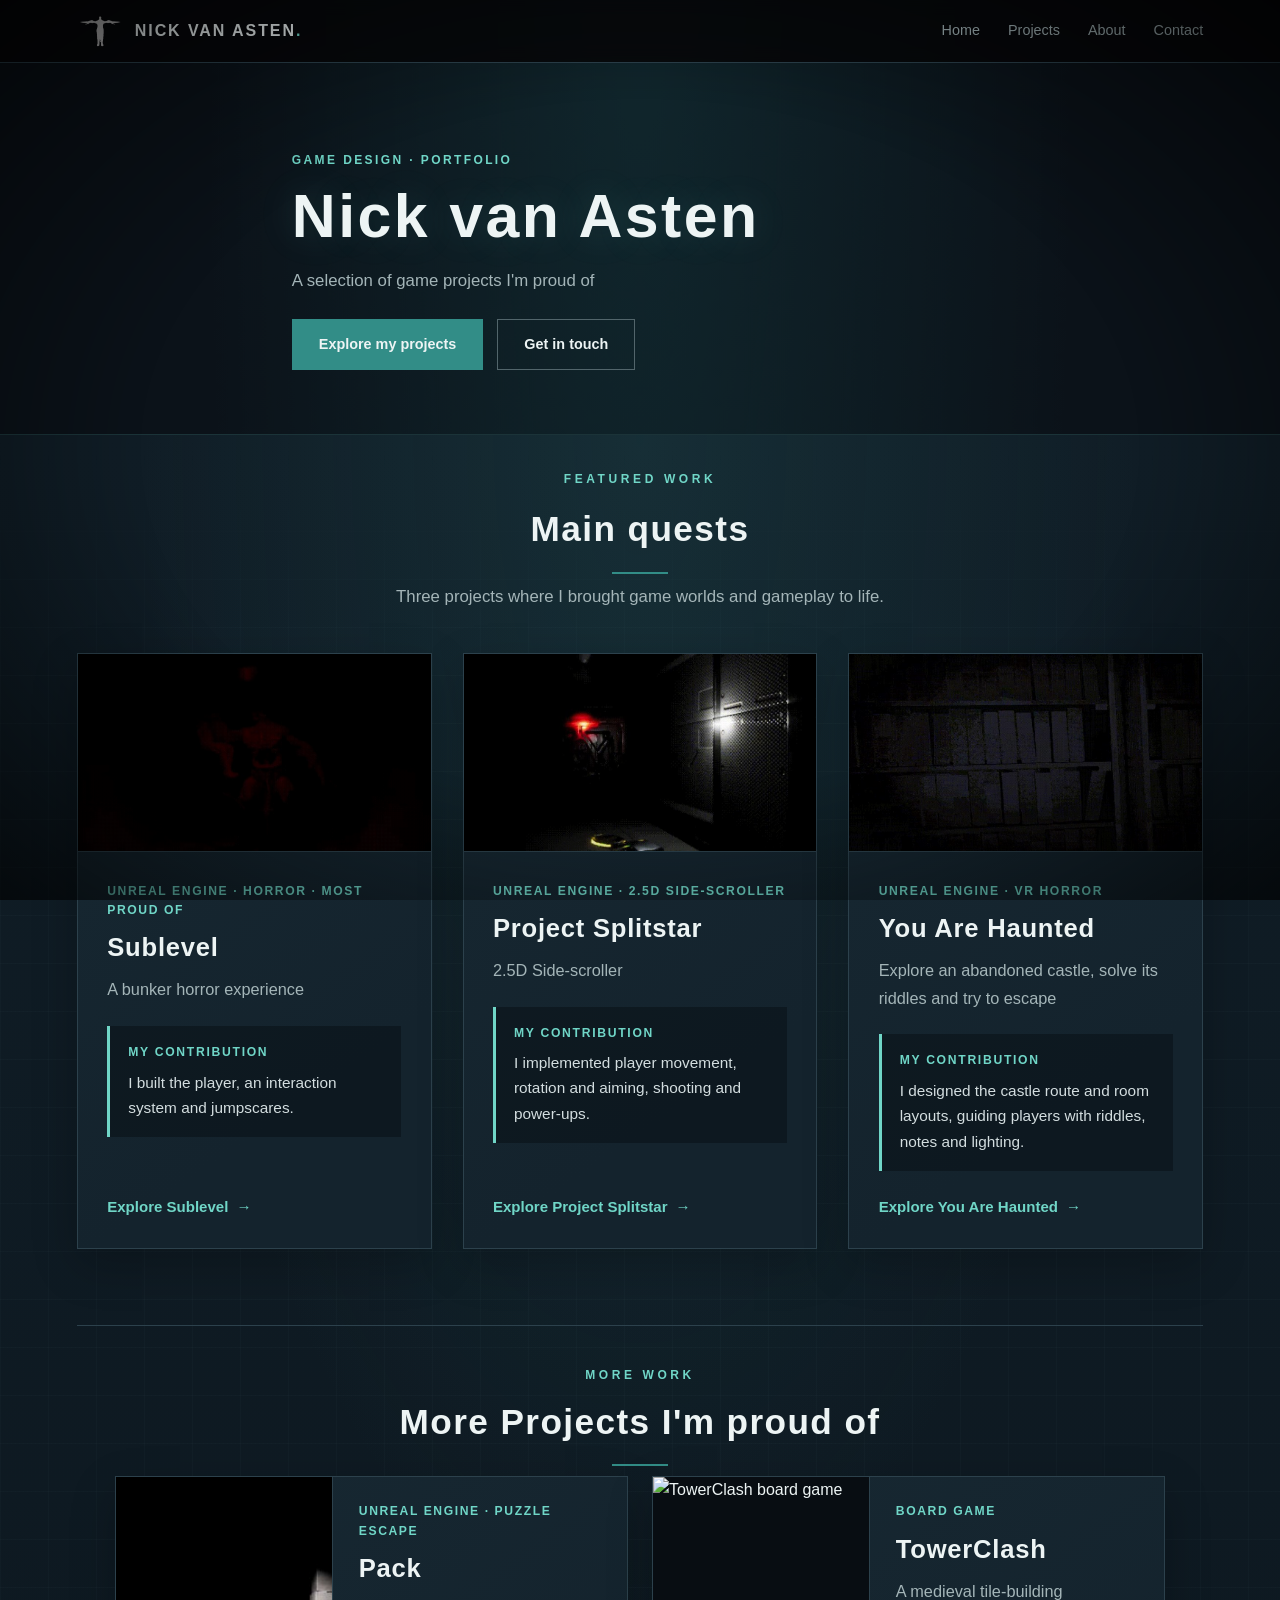
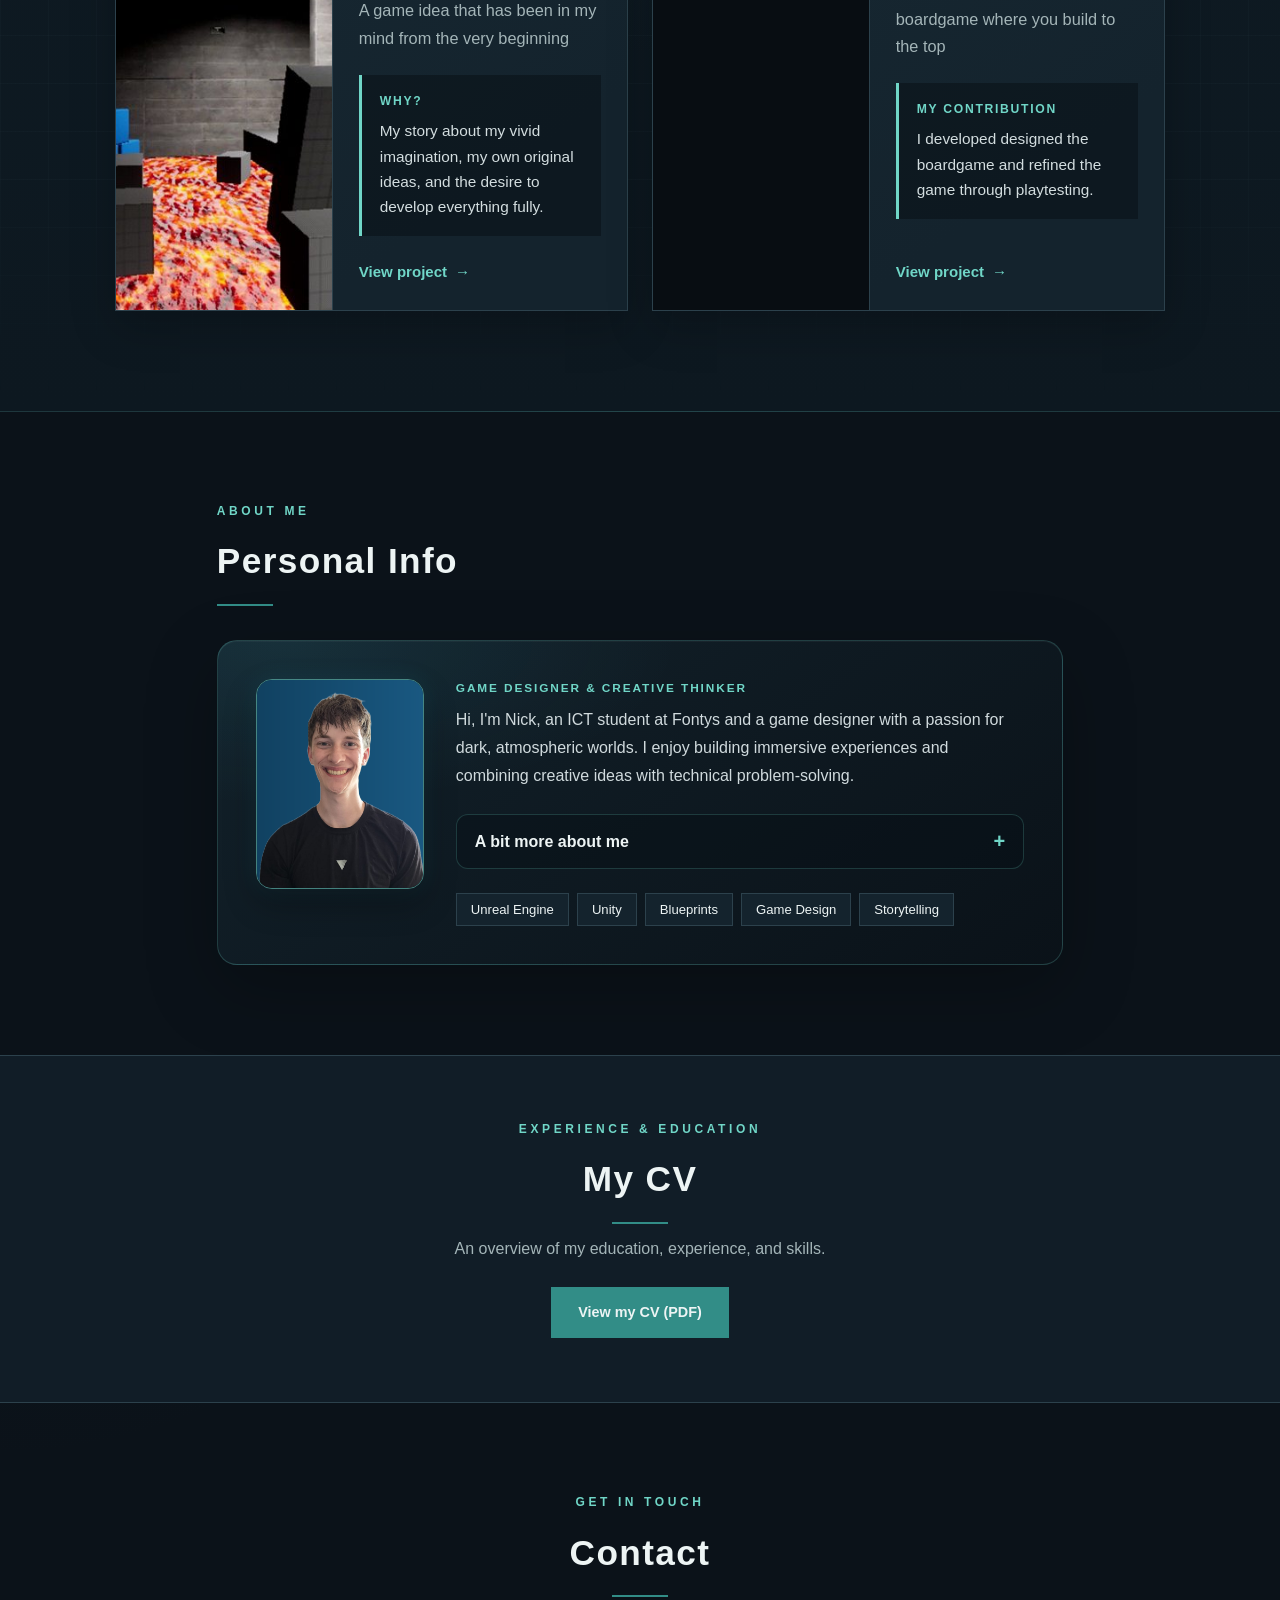
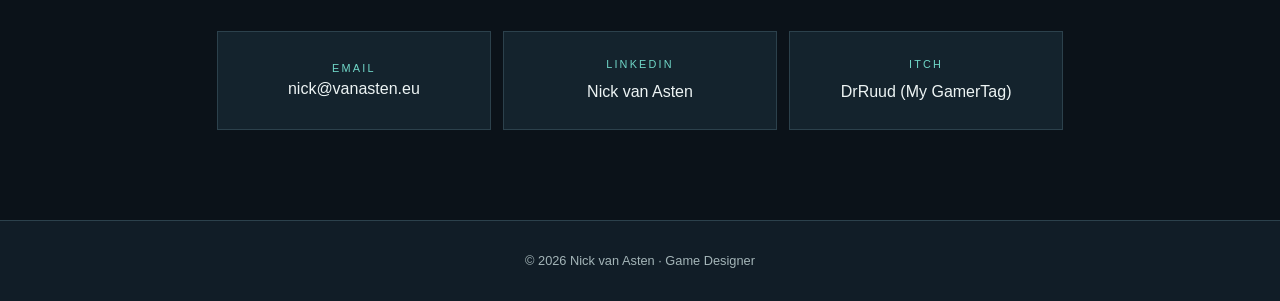
==== commit 466cfe01: "GamerTag" ====
--- a/index.html
+++ b/index.html
@@ -217,7 +217,7 @@
         </a>
         <a class="card" href="https://drruud.itch.io/" target="_blank" rel="noopener">
           <small>Itch</small>
-          DrRuud (GamerTag)
+          DrRuud (My GamerTag)
         </a>
       </div>
     </div>
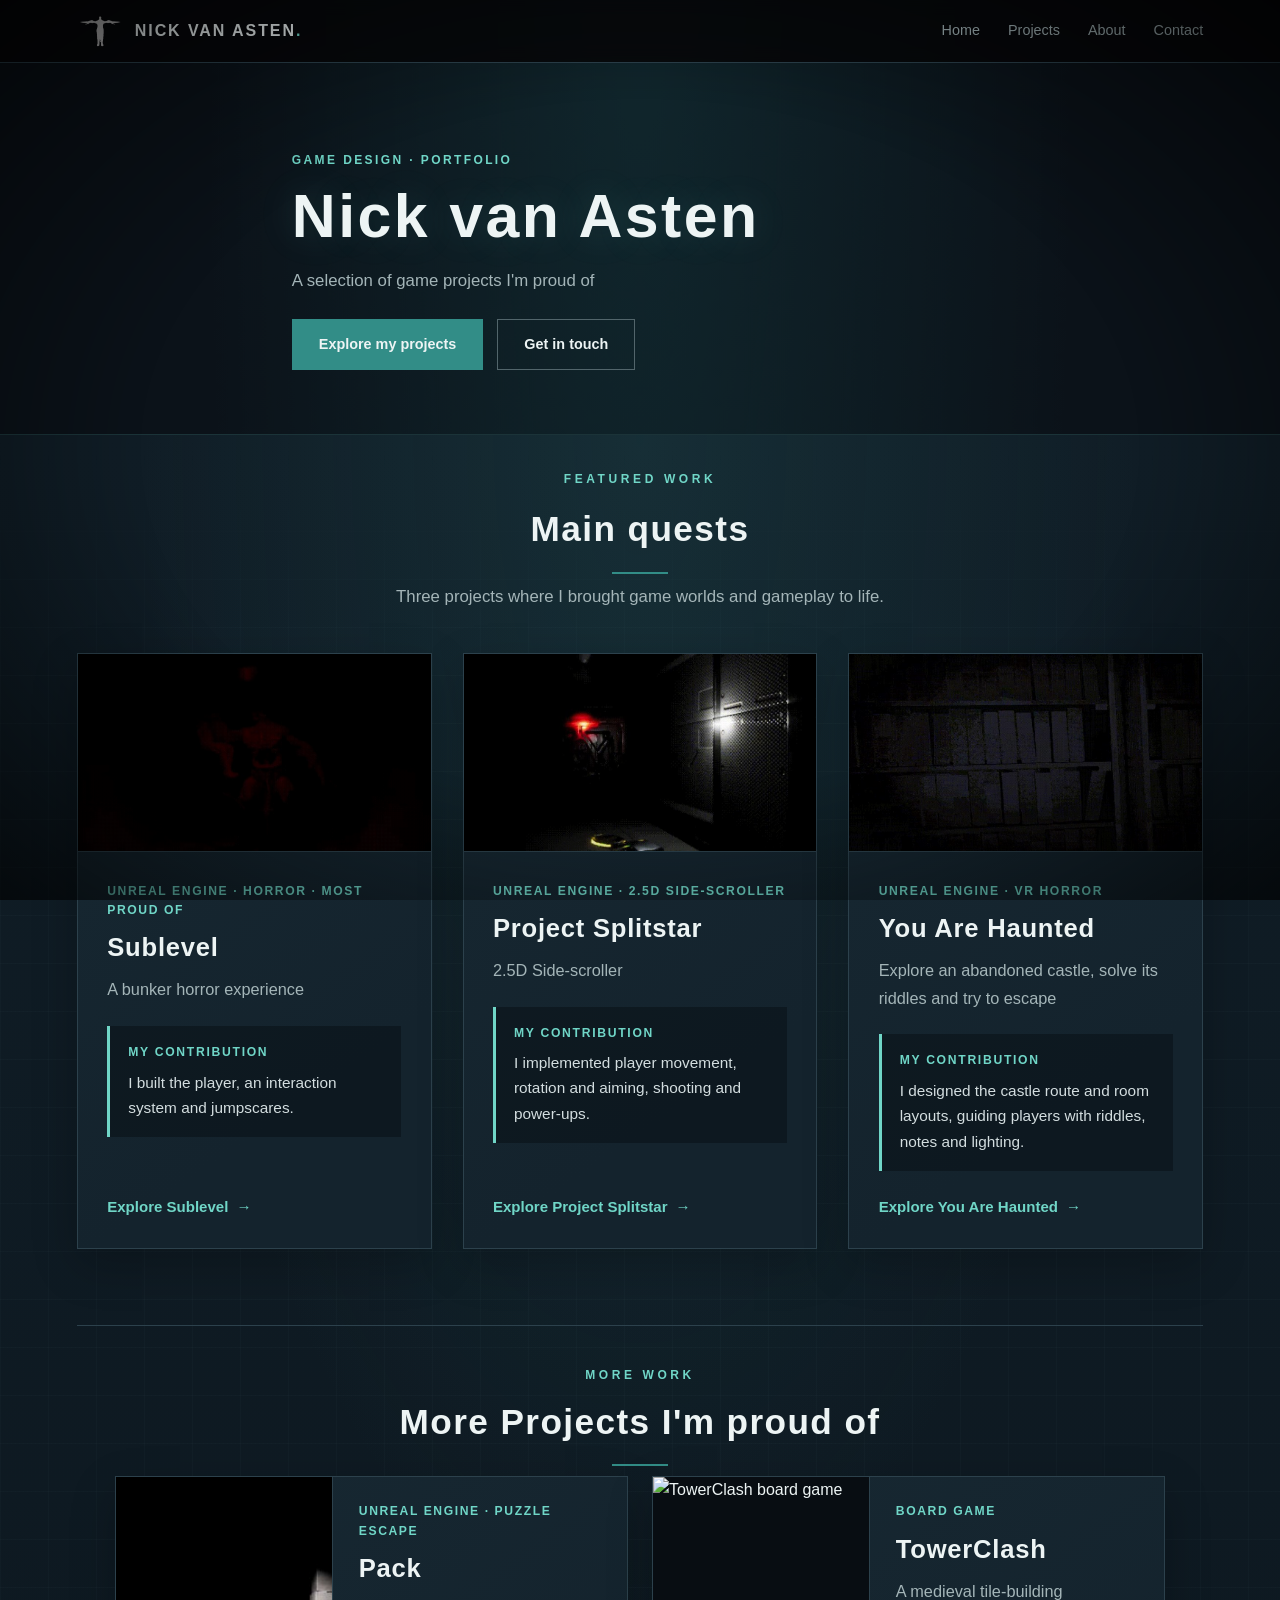
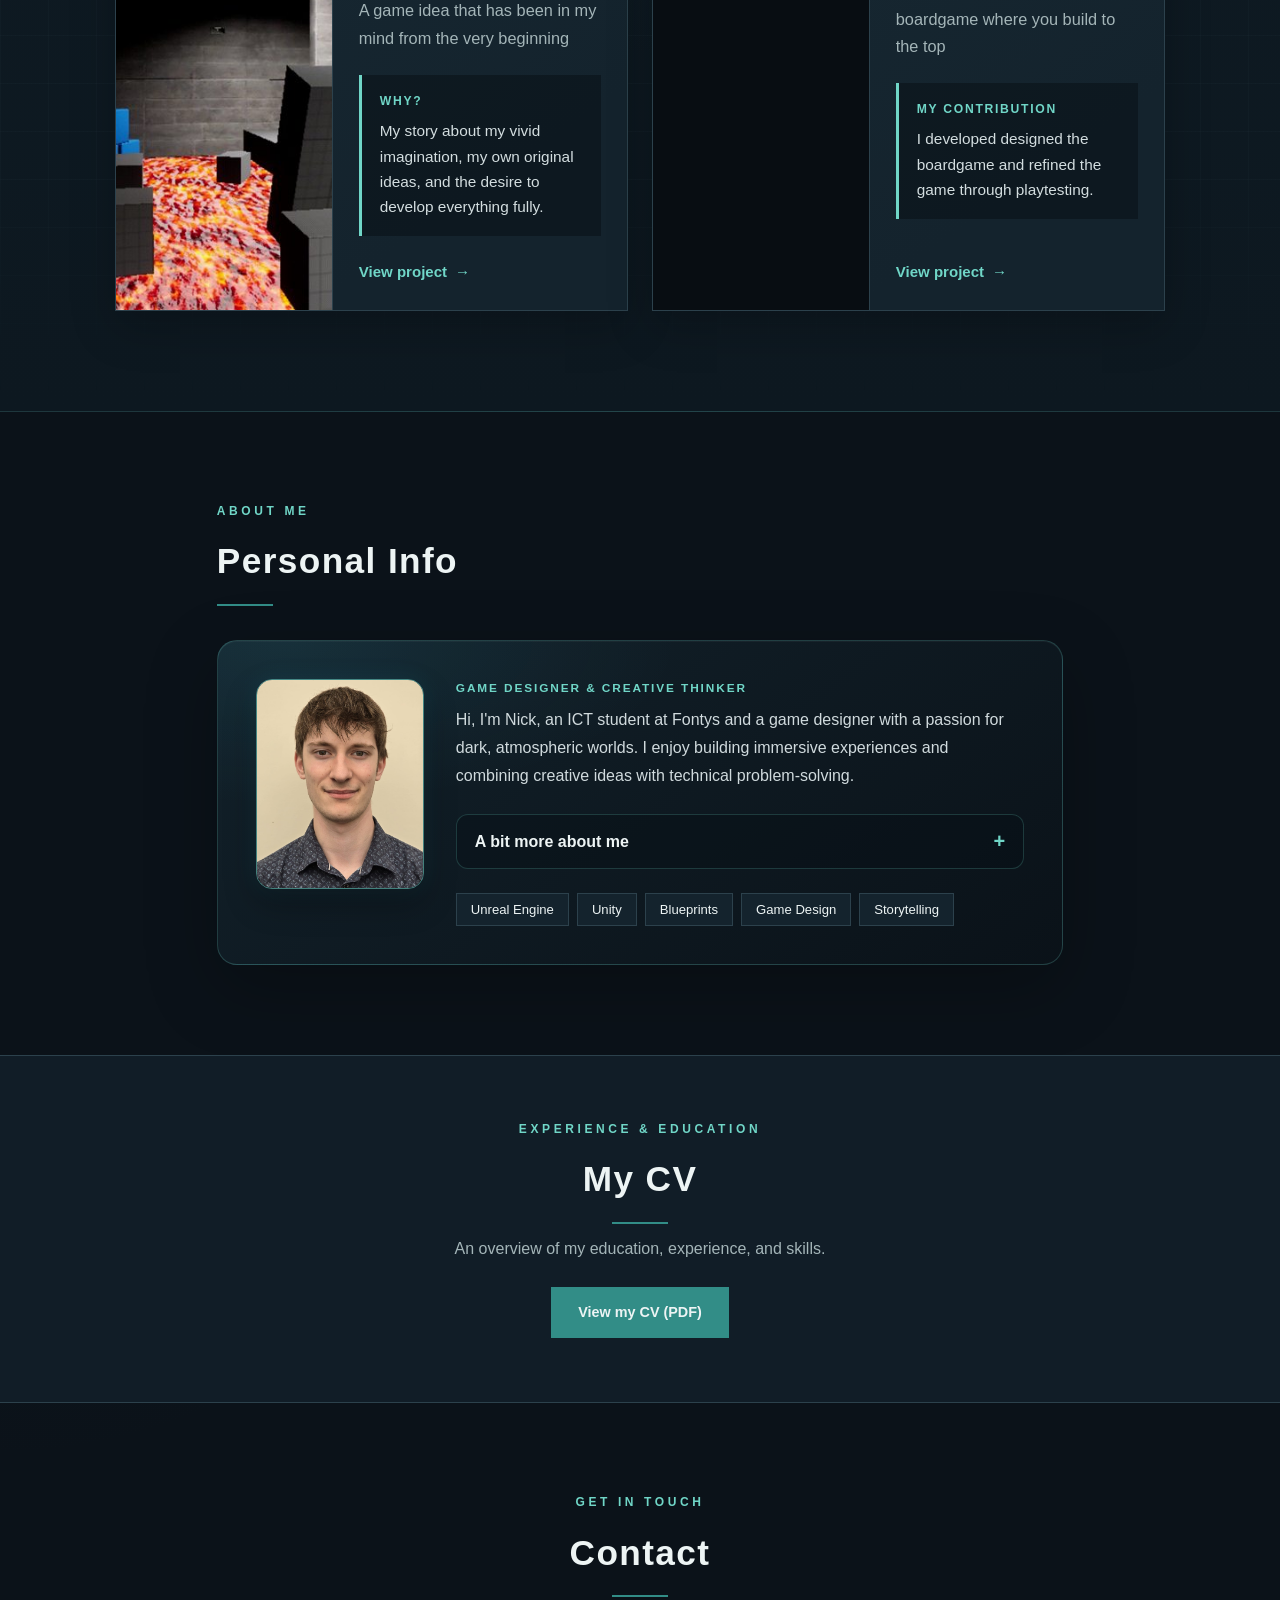
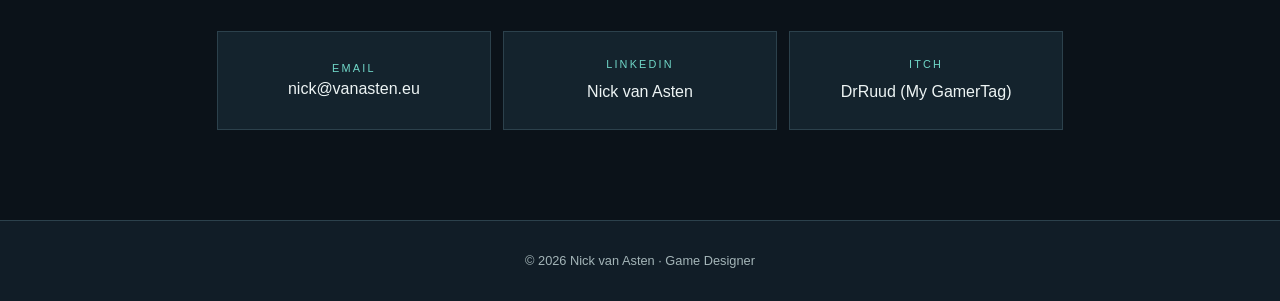
==== commit f3f67715: "PhotoIntership" ====
--- a/index.html
+++ b/index.html
@@ -121,7 +121,7 @@
       <div class="eyebrow">About me</div>
       <h2>Personal Info</h2>
       <div class="about" id="about-card">
-        <img class="avatar" src="Images/Nick.png" alt="Portrait of Nick van Asten">
+        <img class="avatar" src="Images/NickPhoto.jpeg" alt="Portrait of Nick van Asten">
         <div class="about-copy">
           <div class="about-label">Game designer &amp; creative thinker</div>
           <p>
@@ -193,7 +193,7 @@
       <div class="eyebrow">Experience &amp; education</div>
       <h2>My CV</h2>
       <p>An overview of my education, experience, and skills.</p>
-      <a class="btn primary" href="nickvanastencv.pdf" target="_blank" rel="noopener">View my CV (PDF)</a>
+      <a class="btn primary" href="nickvanasteninternshipcv.pdf" target="_blank" rel="noopener">View my CV (PDF)</a>
     </div>
   </section>
 
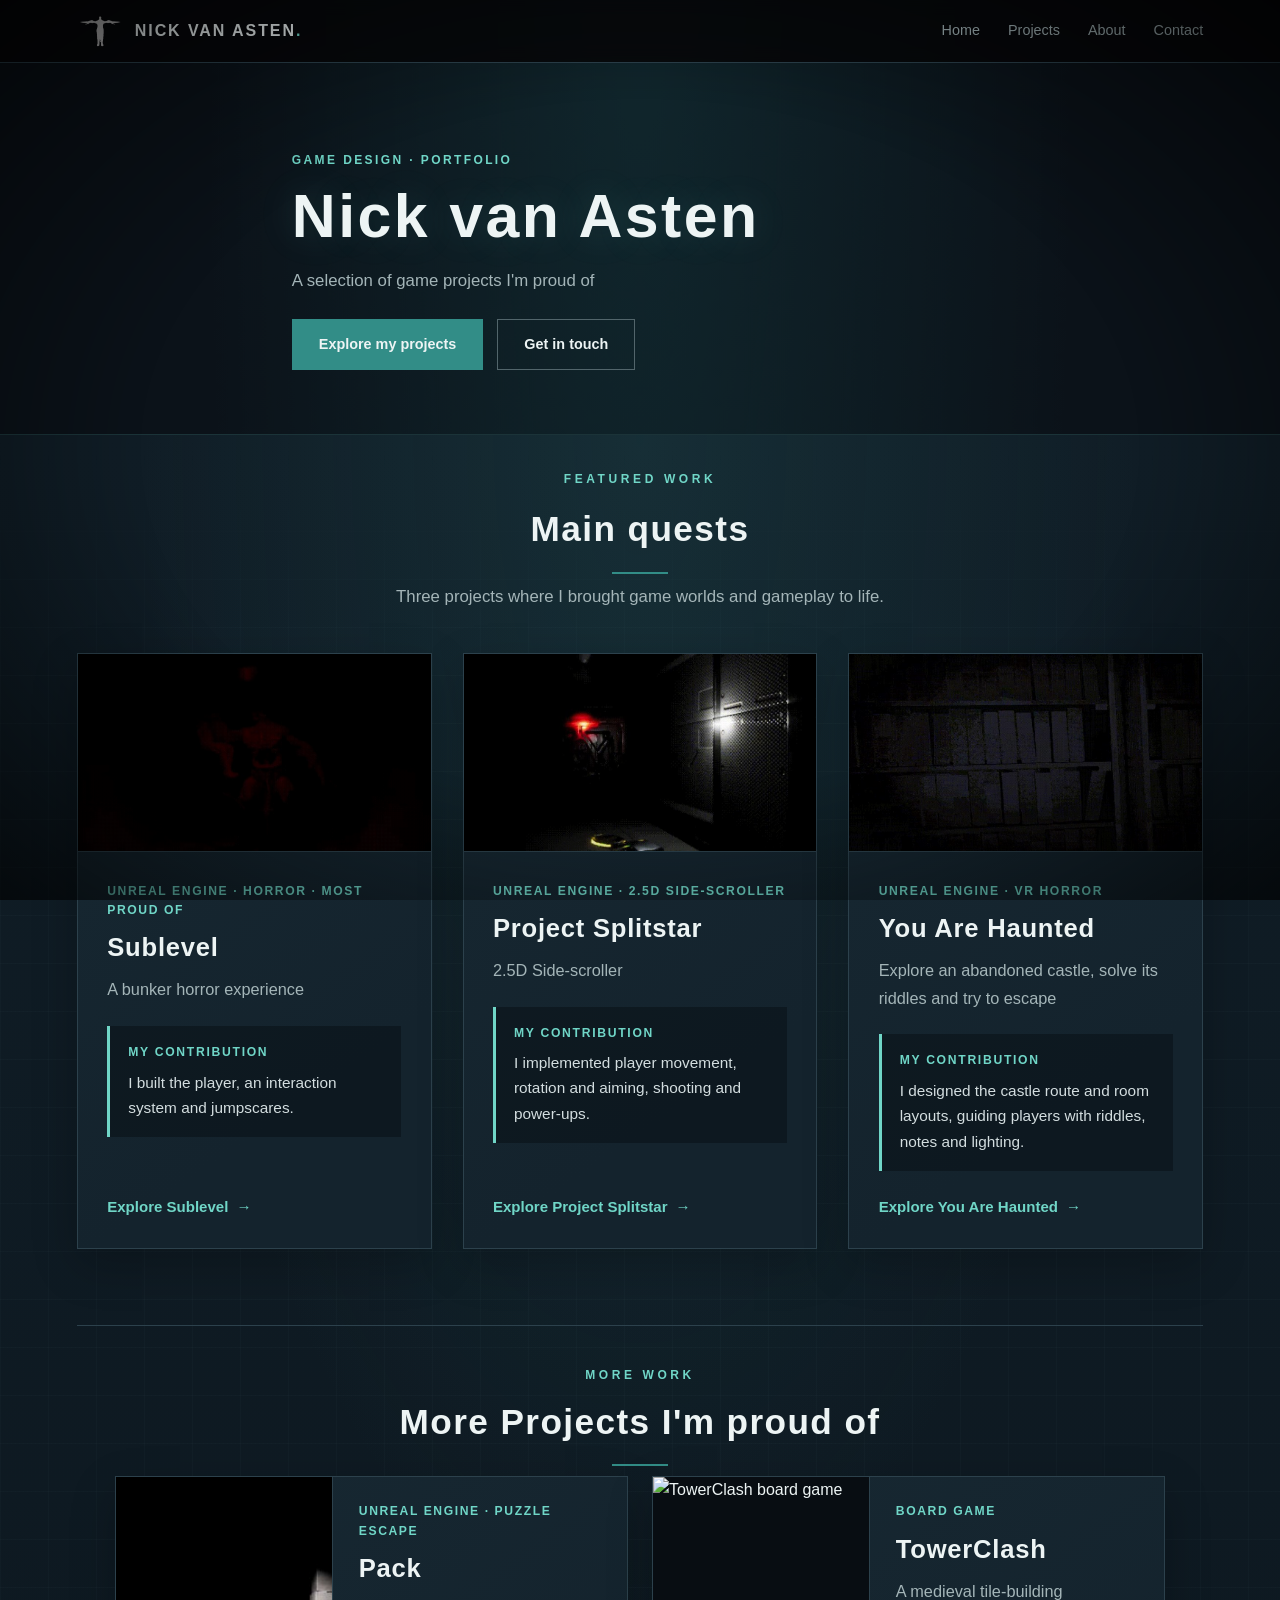
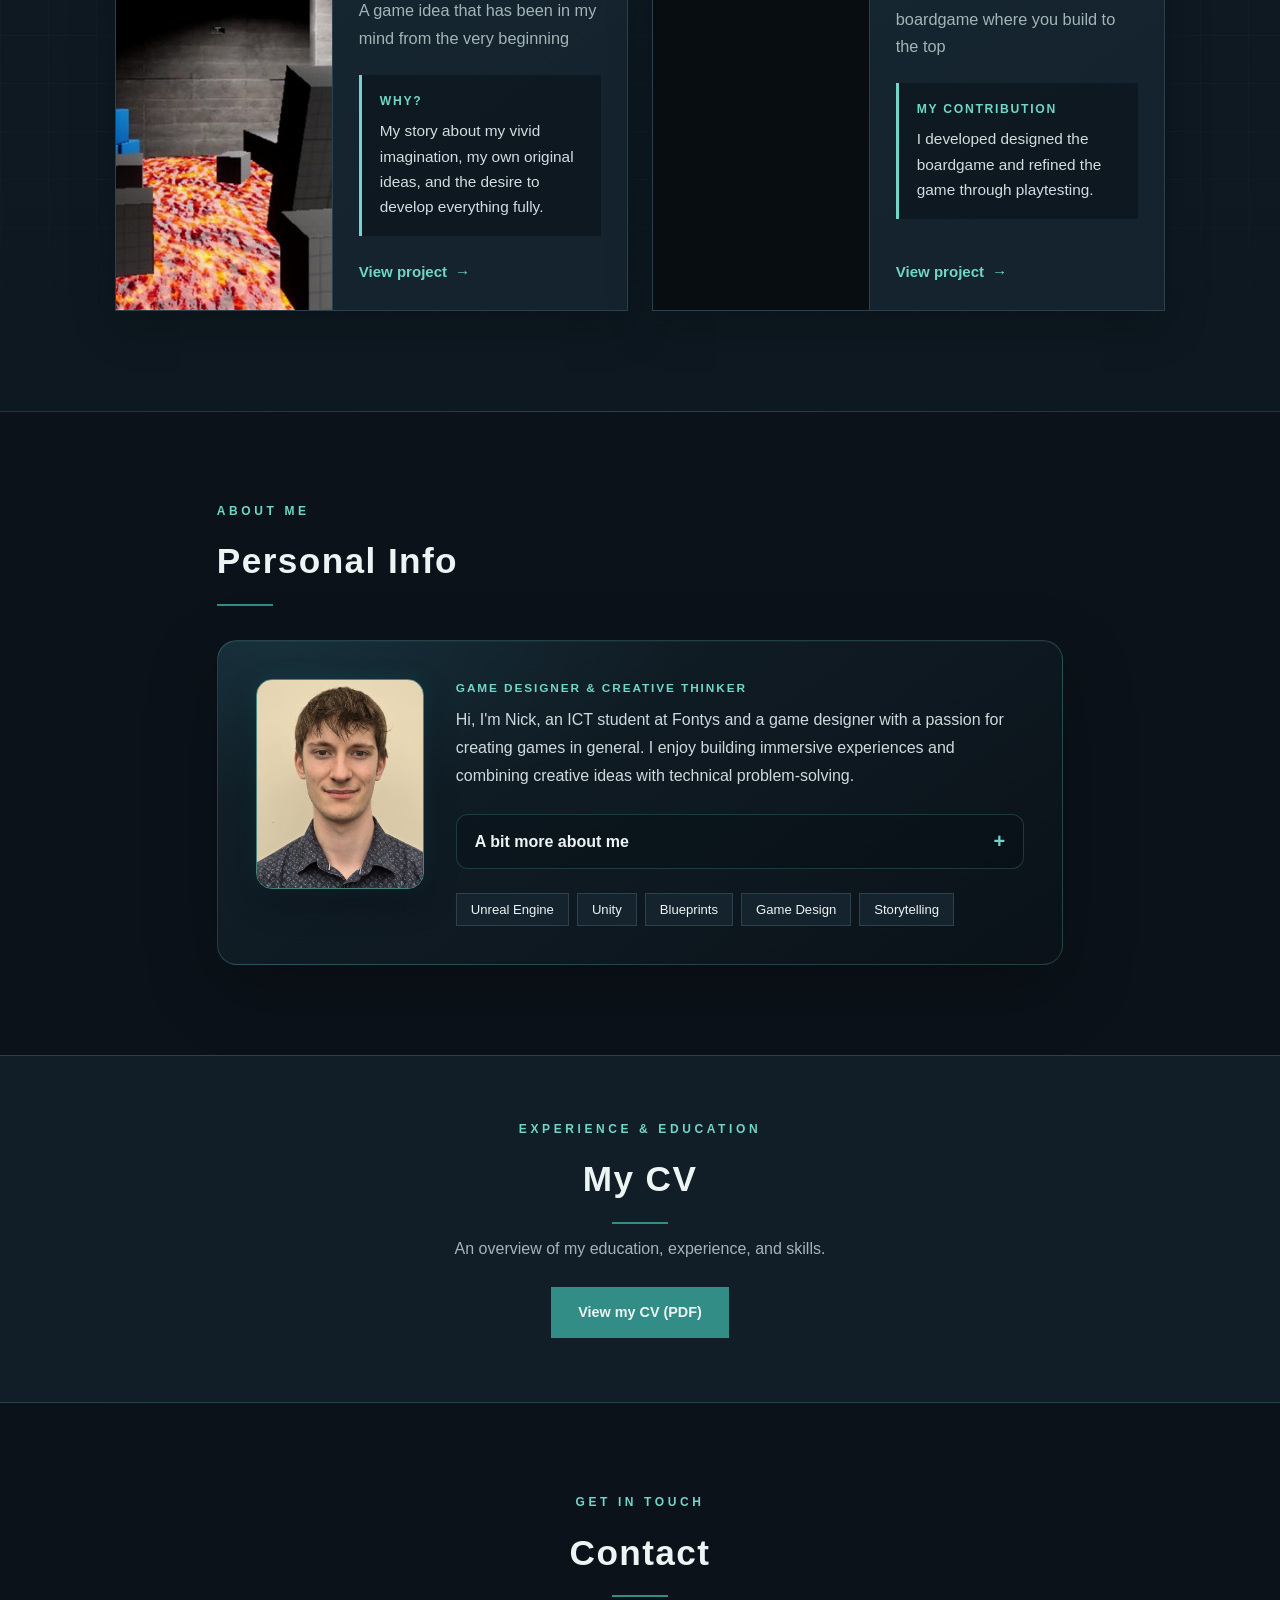
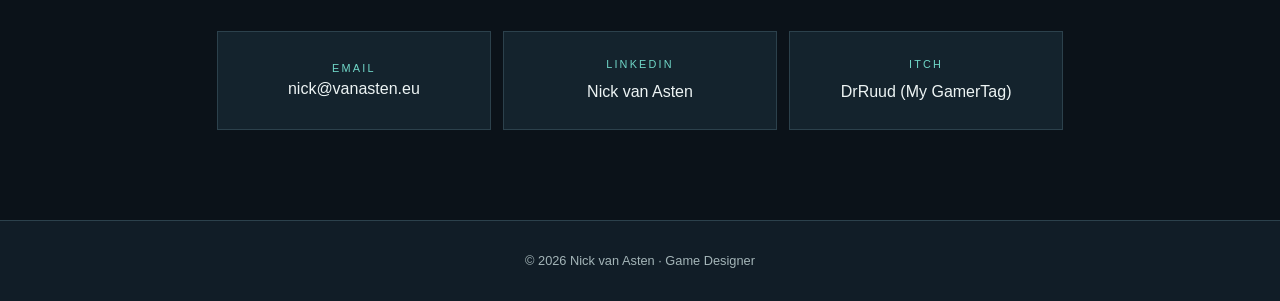
==== commit 1452560d: "Navbar" ====
--- a/index.html
+++ b/index.html
@@ -126,7 +126,7 @@
           <div class="about-label">Game designer &amp; creative thinker</div>
           <p>
             Hi, I&apos;m Nick, an ICT student at Fontys and a game designer with a passion for
-            dark, atmospheric worlds. I enjoy building immersive experiences and combining
+            creating games in general. I enjoy building immersive experiences and combining
             creative ideas with technical problem-solving.
           </p>
           <details class="about-more">
--- a/Portfolio.css
+++ b/Portfolio.css
@@ -1201,7 +1201,9 @@
   letter-spacing: .02em;
 }
 body.splitstar-page nav {
-  background: rgba(5, 8, 20, .88);
+  background: rgba(7, 7, 10, .88);
+  -webkit-backdrop-filter: blur(8px);
+  backdrop-filter: blur(8px);
 }
 
 body.splitstar-page .eyebrow {
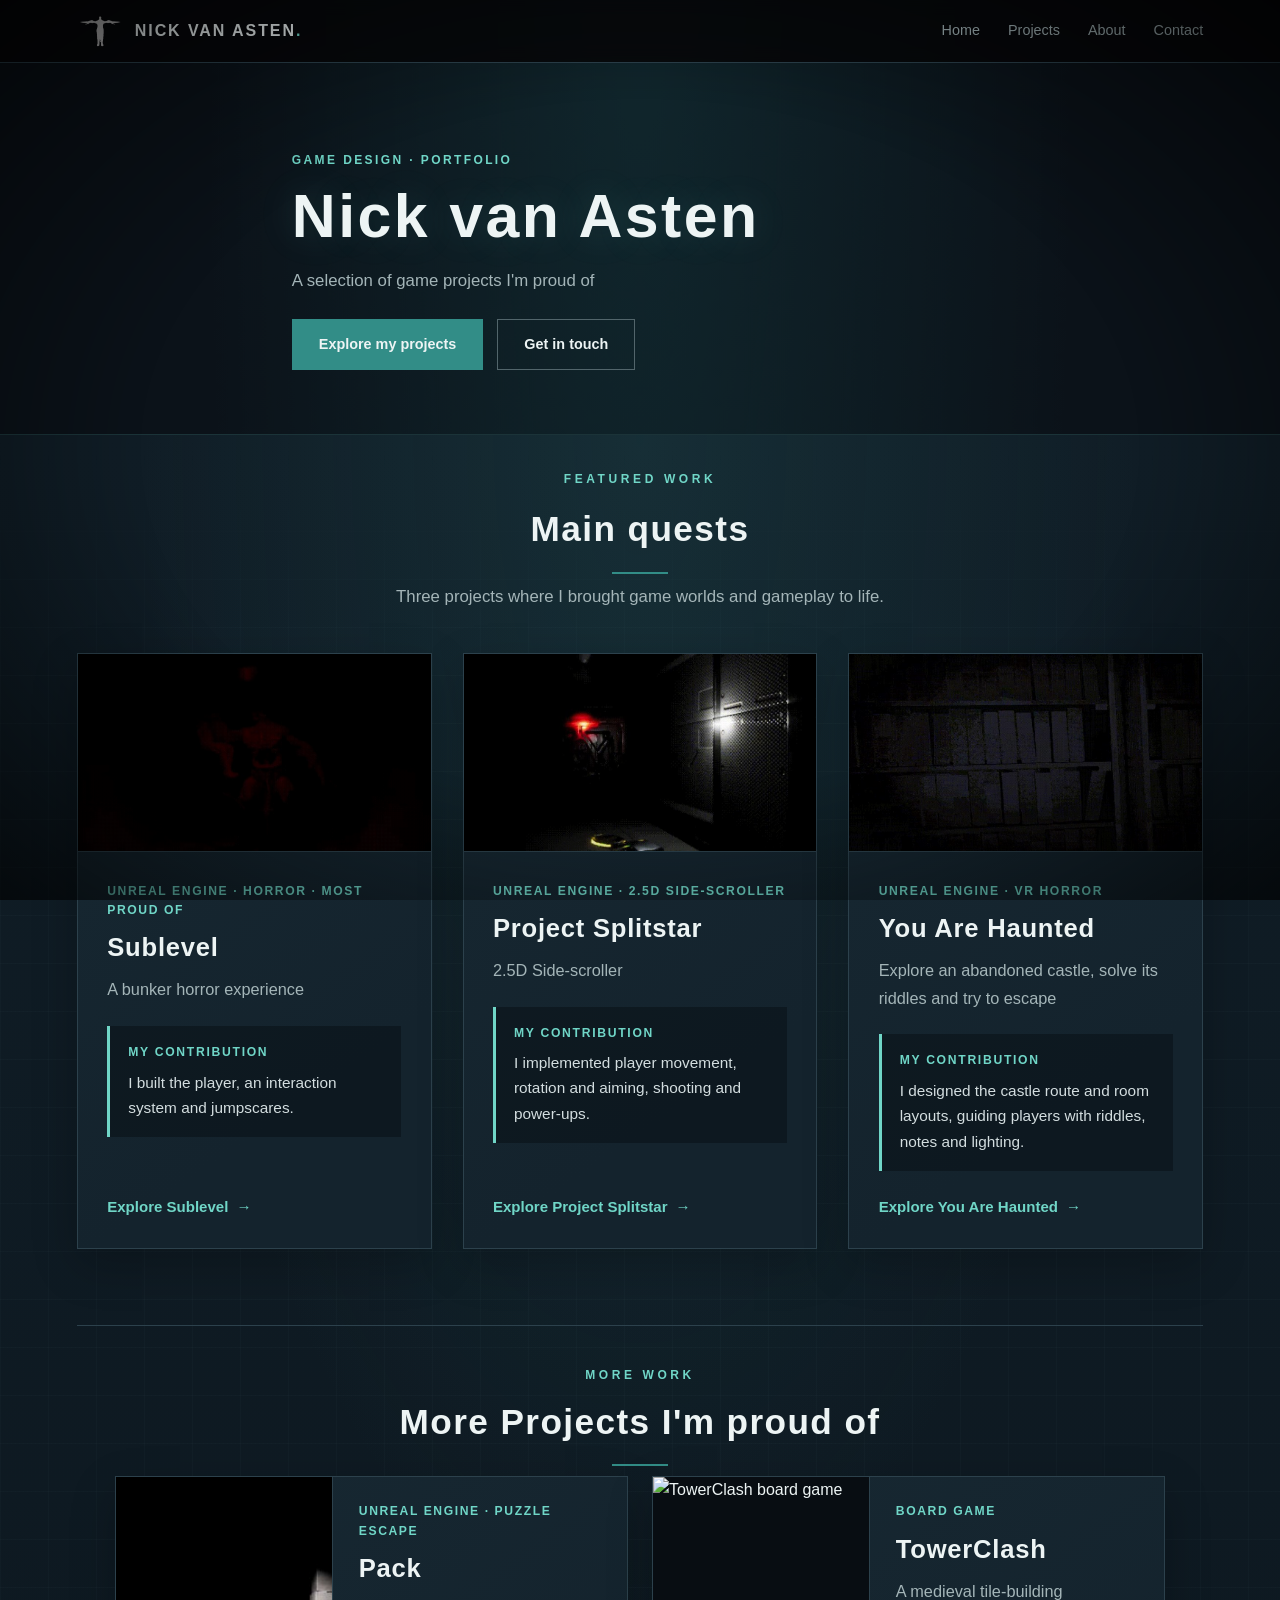
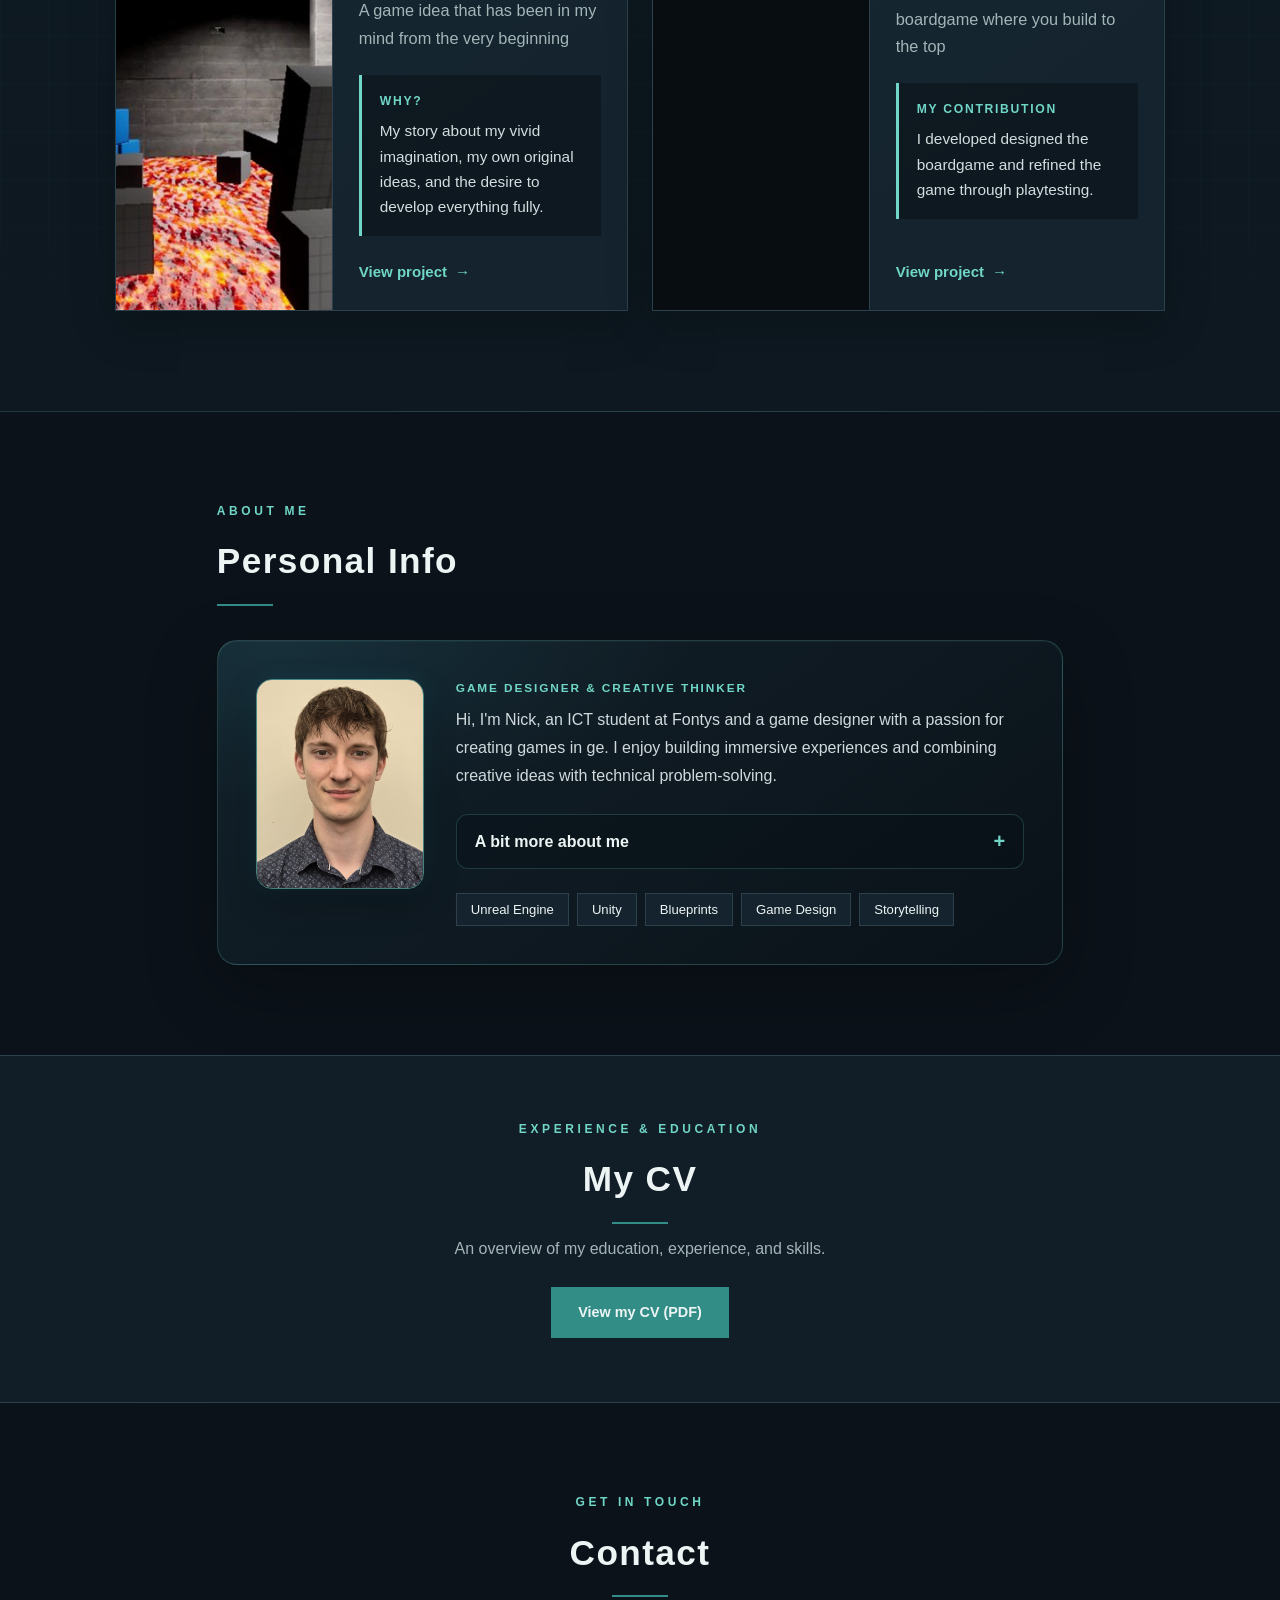
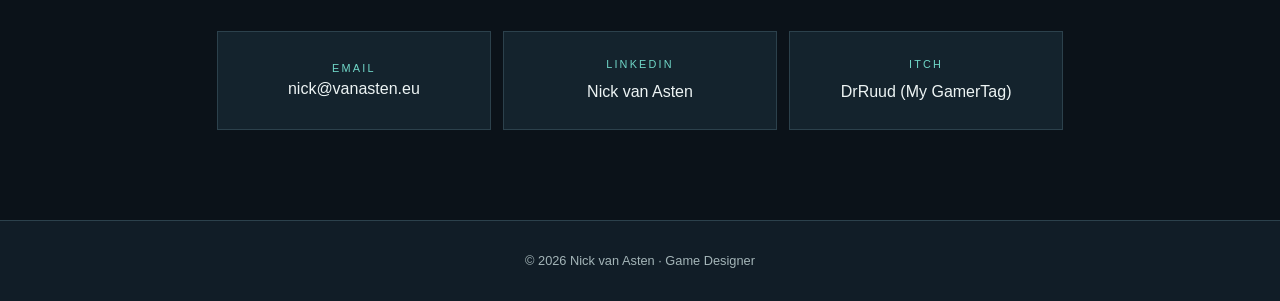
==== commit bac46fb6: "HomeChanges" ====
--- a/index.html
+++ b/index.html
@@ -126,7 +126,7 @@
           <div class="about-label">Game designer &amp; creative thinker</div>
           <p>
             Hi, I&apos;m Nick, an ICT student at Fontys and a game designer with a passion for
-            creating games in general. I enjoy building immersive experiences and combining
+            creating games in ge. I enjoy building immersive experiences and combining
             creative ideas with technical problem-solving.
           </p>
           <details class="about-more">
@@ -247,7 +247,7 @@
           if (!copied) throw new Error("Clipboard copy command was rejected.");
         }
 
-        status.textContent = "Copied!";
+        status.textContent = "Copied";
       } catch (error) {
         console.error("Could not copy the email address to the clipboard.", error);
         status.textContent = "Copy failed";
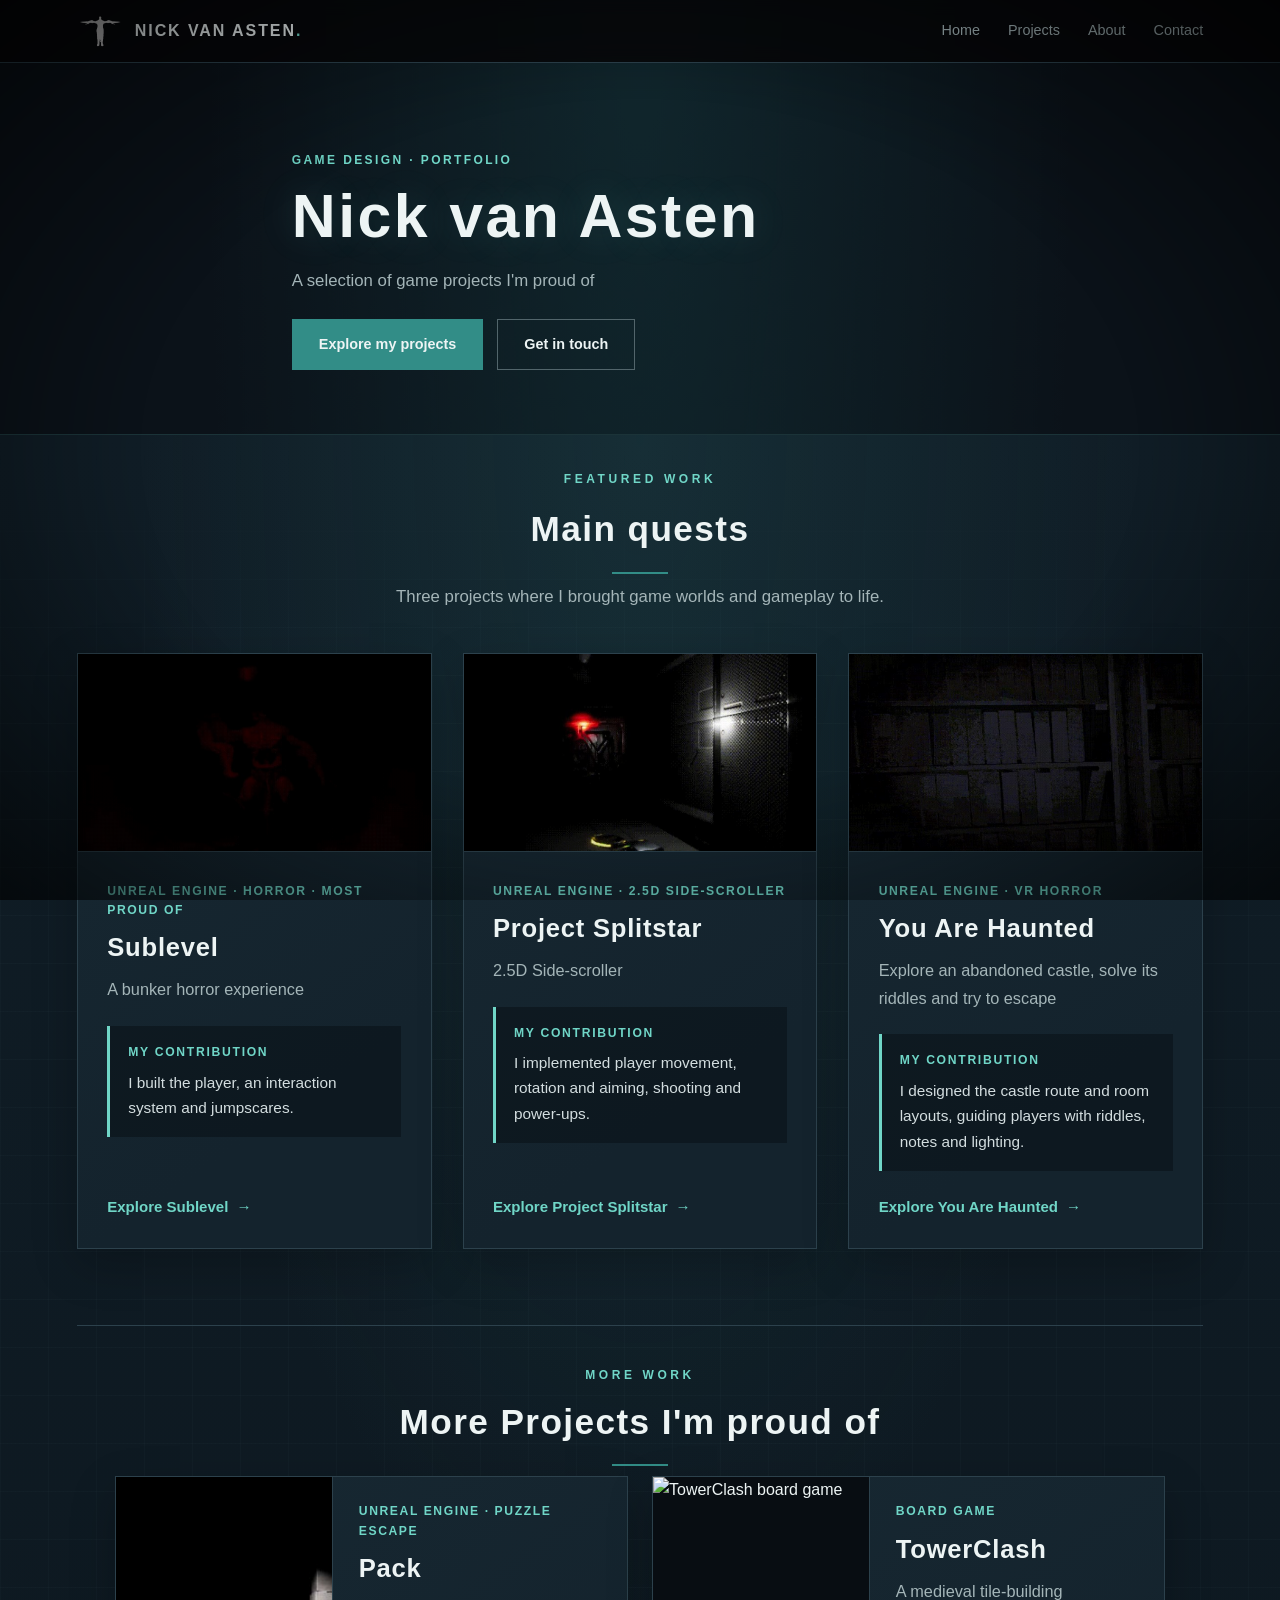
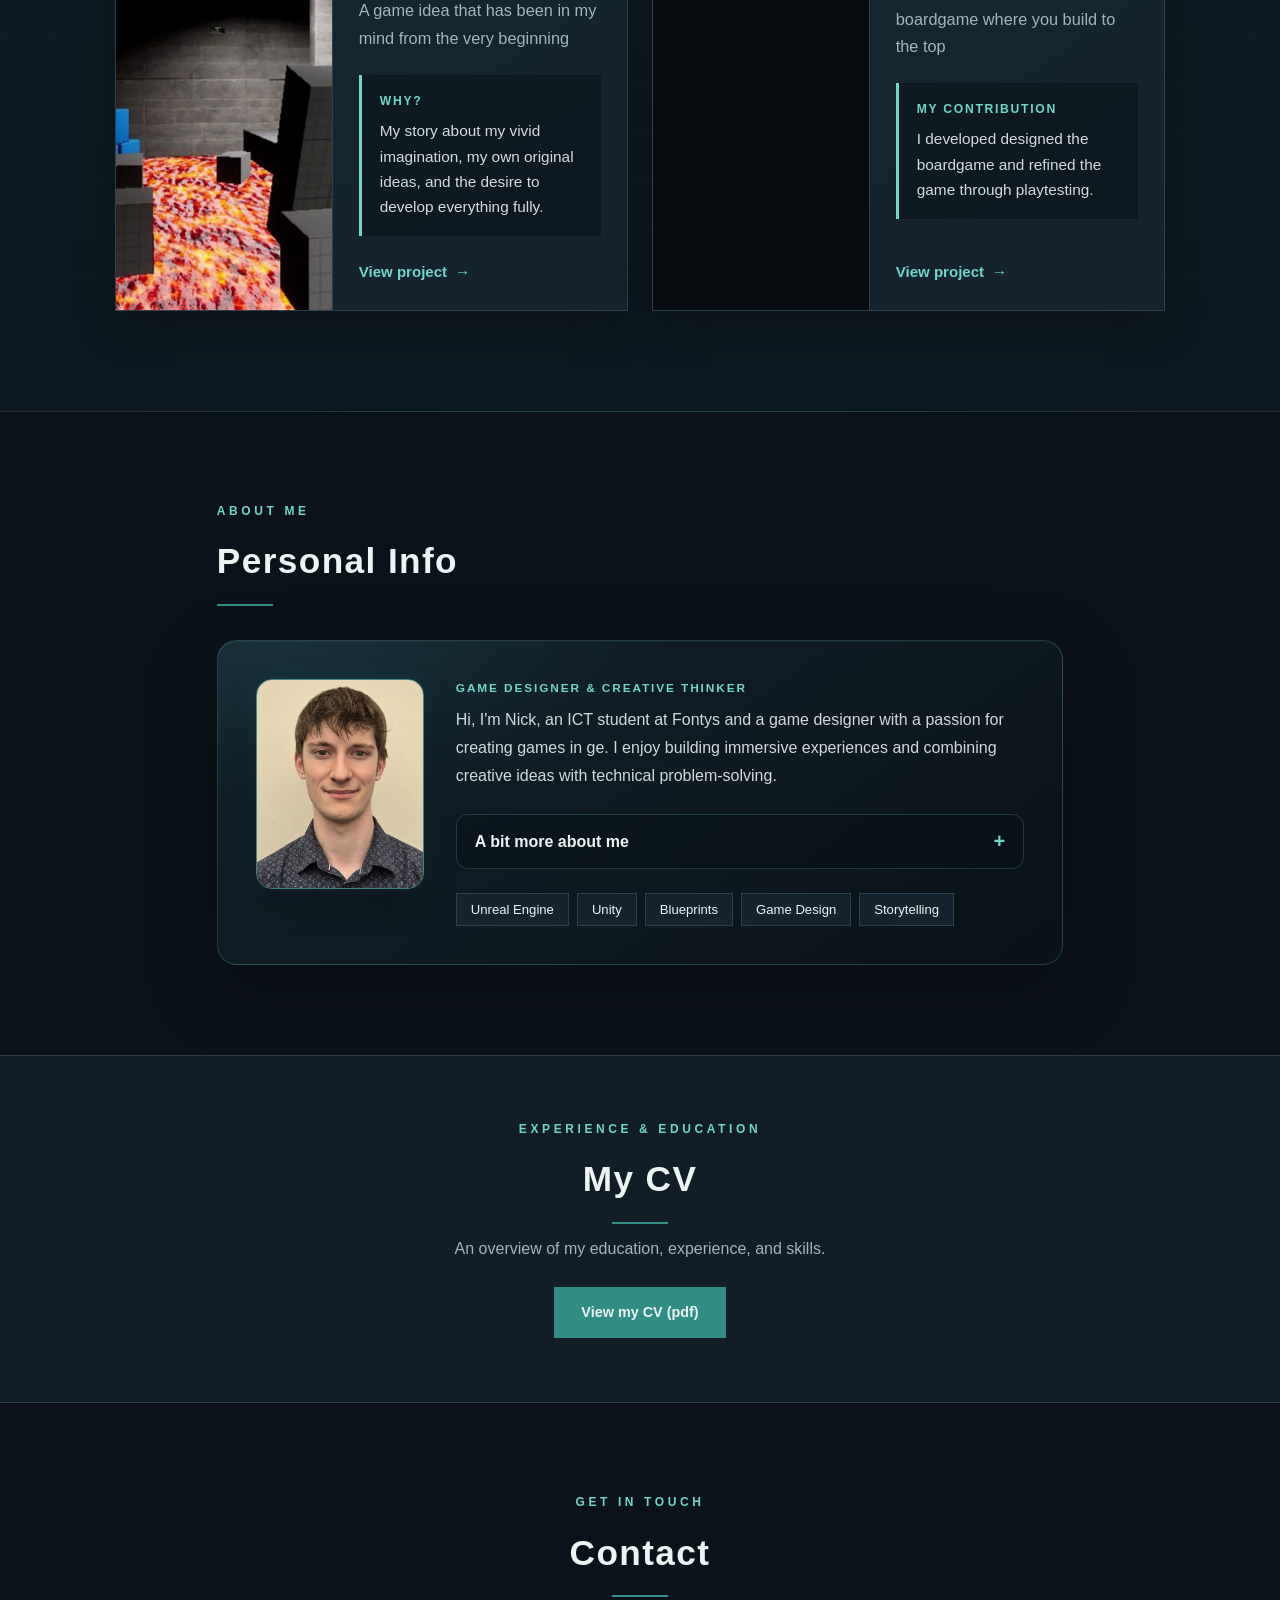
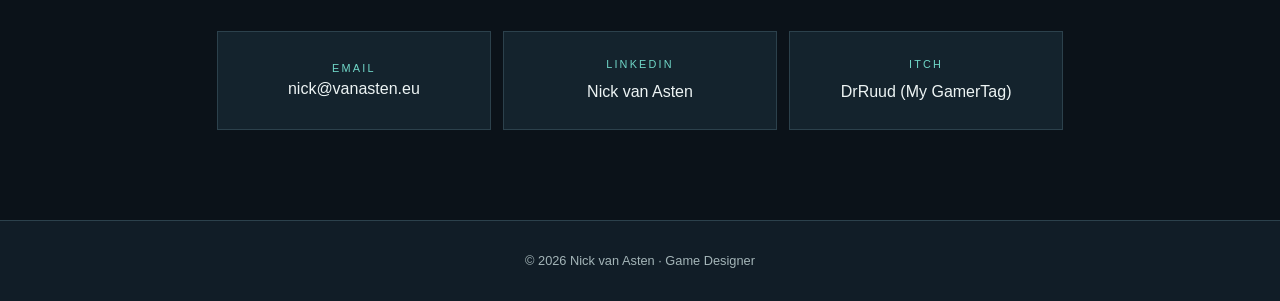
==== commit 8f8aefdd: "CvNew" ====
--- a/index.html
+++ b/index.html
@@ -193,7 +193,7 @@
       <div class="eyebrow">Experience &amp; education</div>
       <h2>My CV</h2>
       <p>An overview of my education, experience, and skills.</p>
-      <a class="btn primary" href="nickvanasteninternshipcv.pdf" target="_blank" rel="noopener">View my CV (PDF)</a>
+      <a class="btn primary" href="mycv.pdf" target="_blank" rel="noopener">View my CV (pdf)</a>
     </div>
   </section>
 
--- a/Portfolio.css
+++ b/Portfolio.css
@@ -1200,10 +1200,19 @@
 body.splitstar-page h3 {
   letter-spacing: .02em;
 }
-body.splitstar-page nav {
-  background: rgba(7, 7, 10, .88);
-  -webkit-backdrop-filter: blur(8px);
-  backdrop-filter: blur(8px);
+body.splitstar-page nav:not(.side-nav) {
+  background: rgba(5, 8, 20, .78);
+  -webkit-backdrop-filter: blur(12px);
+  backdrop-filter: blur(12px);
+  border-bottom: 1px solid rgba(79, 227, 255, .15);
+}
+
+@media (max-width: 700px) {
+  body.splitstar-page nav:not(.side-nav) {
+    background: rgba(5, 8, 20, .78);
+    -webkit-backdrop-filter: blur(12px);
+    backdrop-filter: blur(12px);
+  }
 }
 
 body.splitstar-page .eyebrow {
